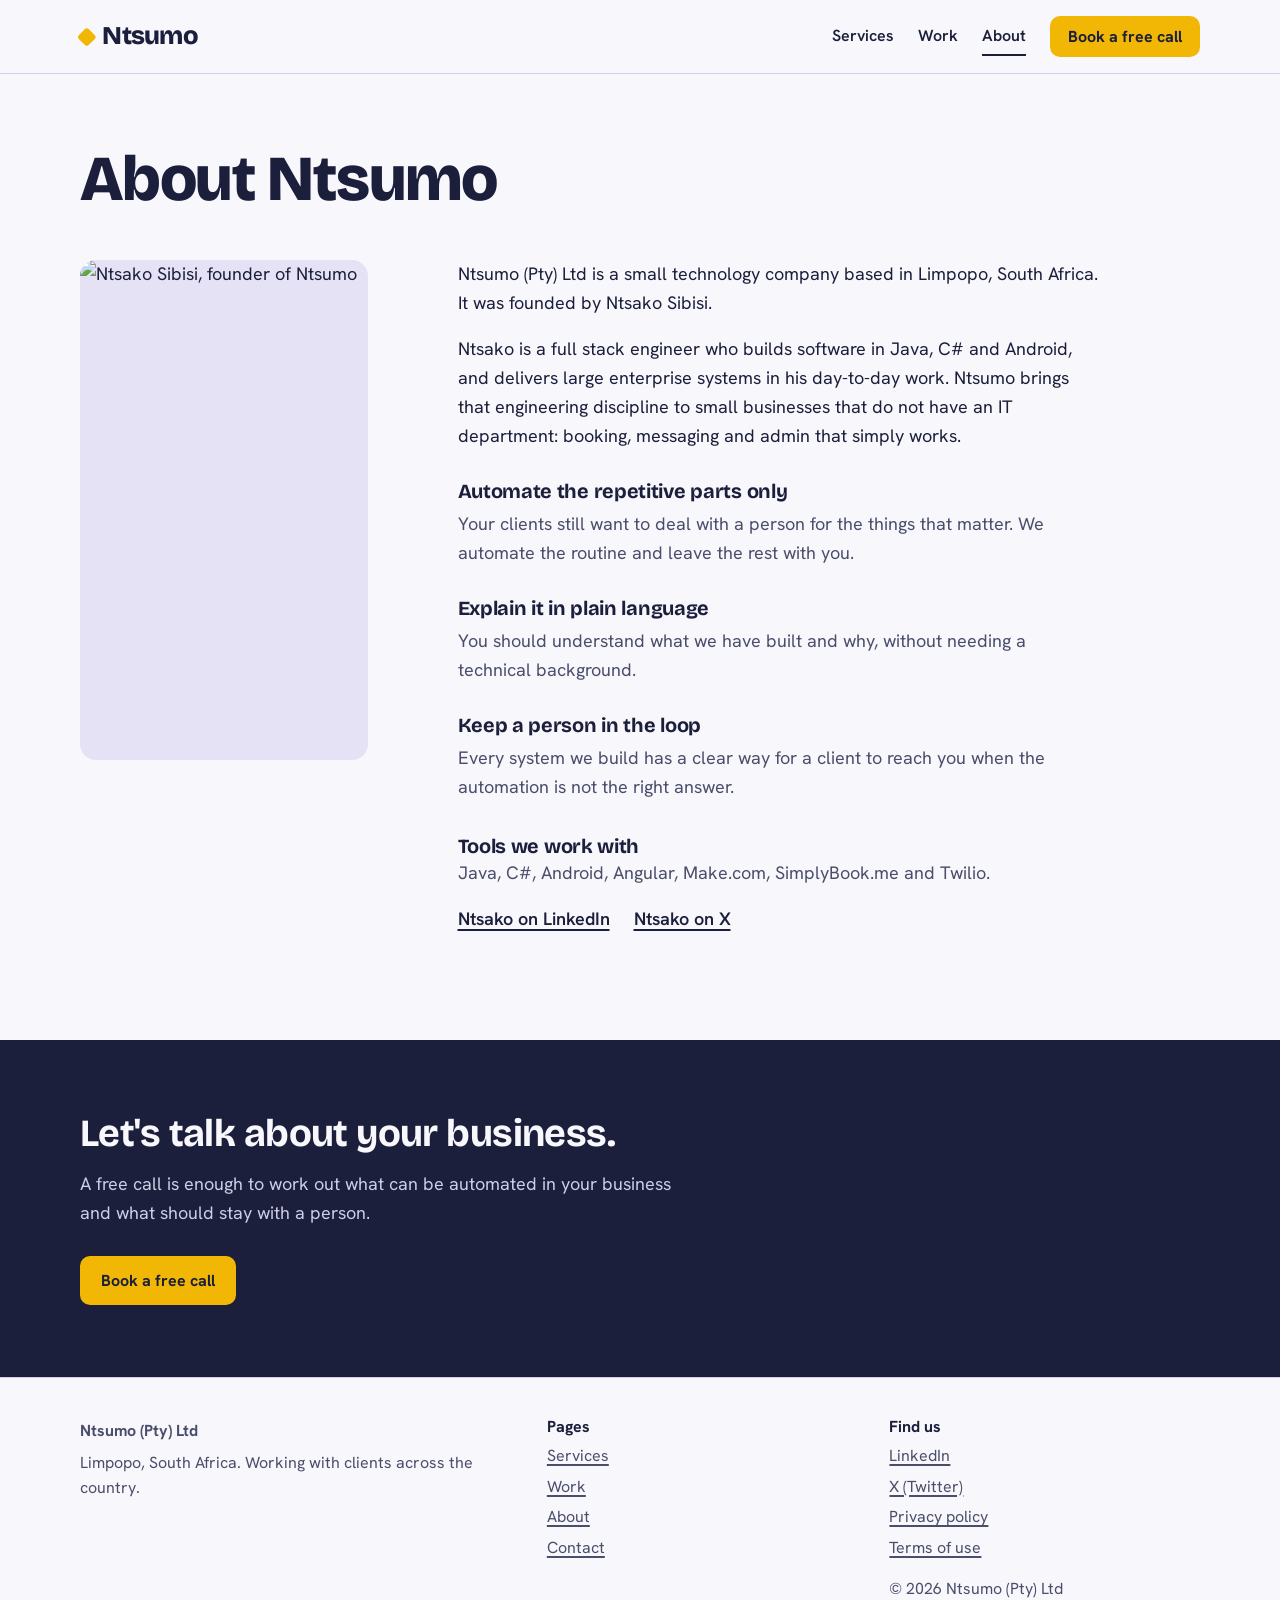
==== about/index.html @ 2f75a68b "Add contact, privacy, terms, services, and work pages; include favicon and sitemap" ====
<!doctype html>
<html lang="en-ZA">
<head>
<meta charset="utf-8">
<meta name="viewport" content="width=device-width, initial-scale=1">
<title>About Ntsako Sibisi and Ntsumo | Limpopo, South Africa</title>
<meta name="description" content="Ntsumo is a small technology company in Limpopo, founded by full stack engineer Ntsako Sibisi, that automates bookings and admin for small businesses.">
<link rel="canonical" href="https://ntsumogroup.github.io/about/">

<meta name="theme-color" content="#1b1f3b">
<meta property="og:type" content="website">
<meta property="og:site_name" content="Ntsumo">
<meta property="og:locale" content="en_ZA">
<meta property="og:title" content="About Ntsako Sibisi and Ntsumo | Limpopo, South Africa">
<meta property="og:description" content="Ntsumo is a small technology company in Limpopo, founded by full stack engineer Ntsako Sibisi, that automates bookings and admin for small businesses.">
<meta property="og:url" content="https://ntsumogroup.github.io/about/">
<meta property="og:image" content="https://ntsumogroup.github.io/assets/og-image.png">
<meta name="twitter:card" content="summary_large_image">
<link rel="icon" href="/favicon.svg" type="image/svg+xml">
<link rel="preconnect" href="https://fonts.googleapis.com">
<link rel="preconnect" href="https://fonts.gstatic.com" crossorigin>
<link rel="stylesheet" href="https://fonts.googleapis.com/css2?family=Bricolage+Grotesque:opsz,wght@12..96,600..800&family=Hanken+Grotesk:wght@400;600;700&display=swap">
<link rel="stylesheet" href="/assets/style.css">
<script type="application/ld+json">{"@context": "https://schema.org", "@type": "Person", "name": "Ntsako Sibisi", "jobTitle": "Founder and full stack engineer", "worksFor": {"@id": "https://ntsumogroup.github.io/#business"}, "image": "https://ntsumogroup.github.io/img/team/ntsako.jpg", "sameAs": ["https://www.linkedin.com/in/ntsako-sibisi-b88555b2/", "https://twitter.com/Ntsako_Sibisi"], "address": {"@type": "PostalAddress", "addressRegion": "Limpopo", "addressCountry": "ZA"}}</script>
</head>
<body>
<a class="skip" href="#main">Skip to content</a><header class="site-header"><div class="wrap"><a class="brand" href="/"><span class="brand-mark" aria-hidden="true"></span>Ntsumo</a><nav class="nav" aria-label="Main"><a href="/services/">Services</a><a href="/work/">Work</a><a href="/about/" aria-current="page">About</a><a class="btn btn-primary" href="/contact/">Book a free call</a></nav></div></header>
<main id="main">

<section class="page-head"><div class="wrap"><h1>About Ntsumo</h1></div></section>
<section class="section" style="padding-top:2rem"><div class="wrap about">
<img class="portrait" src="/img/team/ntsako.jpg" alt="Ntsako Sibisi, founder of Ntsumo" width="400" height="500">
<div class="prose">
<p>Ntsumo (Pty) Ltd is a small technology company based in Limpopo, South Africa. It was founded by Ntsako Sibisi.</p>
<p>Ntsako is a full stack engineer who builds software in Java, C# and Android, and delivers large enterprise systems in his day-to-day work. Ntsumo brings that engineering discipline to small businesses that do not have an IT department: booking, messaging and admin that simply works.</p>
<div class="beliefs">
<h3>Automate the repetitive parts only</h3>
<p>Your clients still want to deal with a person for the things that matter. We automate the routine and leave the rest with you.</p>
<h3>Explain it in plain language</h3>
<p>You should understand what we have built and why, without needing a technical background.</p>
<h3>Keep a person in the loop</h3>
<p>Every system we build has a clear way for a client to reach you when the automation is not the right answer.</p>
</div>
<h3 style="margin-top:2rem">Tools we work with</h3>
<p class="muted">Java, C#, Android, Angular, Make.com, SimplyBook.me and Twilio.</p>
<p class="links-inline"><a href="https://www.linkedin.com/in/ntsako-sibisi-b88555b2/" rel="noopener">Ntsako on LinkedIn</a><a href="https://twitter.com/Ntsako_Sibisi" rel="noopener">Ntsako on X</a></p>
</div>
</div></section>
<section class="band"><div class="wrap">
<h2>Let's talk about your business.</h2>
<p>A free call is enough to work out what can be automated in your business and what should stay with a person.</p>
<div class="actions"><a class="btn btn-primary" href="/contact/">Book a free call</a></div>
</div></section>
</main>
<footer class="site-footer"><div class="wrap">
<div><p><strong>Ntsumo (Pty) Ltd</strong></p><p>Limpopo, South Africa. Working with clients across the country.</p></div>
<div><h2>Pages</h2><ul>
<li><a href="/services/">Services</a></li><li><a href="/work/">Work</a></li><li><a href="/about/">About</a></li><li><a href="/contact/">Contact</a></li></ul></div>
<div><h2>Find us</h2><ul>
<li><a href="https://www.linkedin.com/in/ntsako-sibisi-b88555b2/" rel="noopener">LinkedIn</a></li><li><a href="https://twitter.com/Ntsako_Sibisi" rel="noopener">X (Twitter)</a></li>
<li><a href="/privacy/">Privacy policy</a></li><li><a href="/terms/">Terms of use</a></li></ul>
<p style="margin-top:1rem">&copy; 2026 Ntsumo (Pty) Ltd</p></div>
</div></footer>

</body>
</html>
---- assets/style.css ----
/* Ntsumo site. Tokens first, then base, then components. */
:root {
  --ink: #1b1f3b;
  --paper: #f8f7fc;
  --white: #ffffff;
  --lilac: #e6e2f6;
  --lilac-line: #d3cdeb;
  --saffron: #f2b705;
  --saffron-press: #d9a300;
  --mint: #d6f0e0;
  --muted: #4a4e6b;
  --focus: #5b3fd9;
  --error-bg: #fbe3e0;
  --font-head: "Bricolage Grotesque", system-ui, -apple-system, "Segoe UI", sans-serif;
  --font-body: "Hanken Grotesk", system-ui, -apple-system, "Segoe UI", sans-serif;
  --wrap: 1120px;
}

*, *::before, *::after { box-sizing: border-box; }
html { -webkit-text-size-adjust: 100%; }
body {
  margin: 0;
  background: var(--paper);
  color: var(--ink);
  font-family: var(--font-body);
  font-size: 1.125rem;
  line-height: 1.6;
}
img { max-width: 100%; display: block; }
h1, h2, h3 { font-family: var(--font-head); margin: 0; line-height: 1.1; letter-spacing: -0.015em; }
h1 { font-size: clamp(2.4rem, 5.4vw, 4rem); font-weight: 800; letter-spacing: -0.025em; line-height: 1.03; }
h2 { font-size: clamp(1.75rem, 3.2vw, 2.4rem); font-weight: 700; }
h3 { font-size: 1.25rem; font-weight: 700; line-height: 1.25; }
p { margin: 0 0 1em; }
a { color: inherit; text-decoration-thickness: 2px; text-underline-offset: 0.2em; }
a:hover { text-decoration-color: var(--saffron-press); }
:focus-visible { outline: 3px solid var(--focus); outline-offset: 3px; border-radius: 4px; }
.band :focus-visible { outline-color: var(--saffron); }

.skip {
  position: absolute; left: -999px; top: 0; z-index: 10;
  background: var(--ink); color: var(--paper); padding: 0.75rem 1rem;
}
.skip:focus { left: 0; }
.wrap { width: min(100% - 2.5rem, var(--wrap)); margin-inline: auto; }
.prose { max-width: 40rem; }
.muted { color: var(--muted); }

/* Header */
.site-header { border-bottom: 1px solid var(--lilac-line); background: var(--paper); }
.site-header .wrap {
  display: flex; flex-wrap: wrap; align-items: center; justify-content: space-between;
  gap: 0.75rem 1.5rem; padding-block: 1rem;
}
.brand {
  display: inline-flex; align-items: center; gap: 0.55rem; text-decoration: none;
  font-family: var(--font-head); font-weight: 800; font-size: 1.6rem; letter-spacing: -0.03em;
}
.brand-mark { width: 0.85rem; height: 0.85rem; background: var(--saffron); border-radius: 3px; transform: rotate(45deg); }
.nav { display: flex; flex-wrap: wrap; align-items: center; gap: 0.5rem 1.5rem; font-weight: 600; font-size: 1rem; }
.nav a:not(.btn) { text-decoration: none; padding-block: 0.35rem; border-bottom: 2px solid transparent; }
.nav a:not(.btn):hover { border-bottom-color: var(--saffron-press); }
.nav a[aria-current="page"]:not(.btn) { border-bottom-color: var(--ink); }

/* Buttons */
.btn {
  display: inline-block; cursor: pointer; text-decoration: none;
  font-family: var(--font-body); font-weight: 700; font-size: 1rem; line-height: 1.2;
  padding: 0.8rem 1.2rem; border-radius: 10px; border: 2px solid var(--ink);
  background: transparent; color: var(--ink);
}
.btn-primary { background: var(--saffron); border-color: var(--saffron); }
.btn-primary:hover { background: var(--saffron-press); border-color: var(--saffron-press); }
.btn-quiet:hover { background: var(--lilac); }
.nav .btn { padding: 0.55rem 1rem; }
.band .btn-quiet { border-color: var(--paper); color: var(--paper); }
.band .btn-quiet:hover { background: rgba(248, 247, 252, 0.12); }
.actions { display: flex; flex-wrap: wrap; gap: 0.75rem; margin-top: 1.75rem; }

/* Sections */
.section { padding-block: clamp(3rem, 7vw, 5.5rem); }
.section-white { background: var(--white); }
.section-head { margin-bottom: 2rem; }
.section-head p { margin: 1rem 0 0; color: var(--muted); max-width: 40rem; }

/* Hero */
.hero { padding-block: clamp(2.5rem, 7vw, 5.5rem); }
.hero .wrap { display: grid; grid-template-columns: minmax(0, 1.15fr) minmax(0, 0.85fr); gap: 3rem; align-items: center; }
.lede { font-size: 1.25rem; max-width: 34rem; margin-top: 1.5rem; color: var(--muted); }
.hero-note { margin-top: 1.5rem; font-size: 1rem; color: var(--muted); }

/* Phone / chat mock. The one memorable element. */
.phone { margin: 0; justify-self: center; width: min(100%, 24rem); background: var(--lilac); border-radius: 32px; padding: 1.1rem; }
.phone-screen { background: var(--white); border-radius: 22px; overflow: hidden; }
.phone-bar { display: flex; align-items: center; gap: 0.7rem; background: var(--ink); color: var(--paper); padding: 0.8rem 1rem; font-weight: 700; font-size: 1rem; }
.avatar { width: 2rem; height: 2rem; border-radius: 50%; background: var(--saffron); color: var(--ink); display: grid; place-items: center; font-family: var(--font-head); font-weight: 800; }
.chat { padding: 1rem; min-height: 21rem; }
.msg { max-width: 84%; padding: 0.6rem 0.85rem; border-radius: 14px; font-size: 0.97rem; line-height: 1.4; margin: 0 0 0.65rem; animation: pop 0.45s ease both; animation-delay: calc(var(--i) * 1.1s + 0.5s); }
.msg-business { background: var(--lilac); border-top-left-radius: 4px; }
.msg-client { background: var(--mint); margin-left: auto; border-top-right-radius: 4px; }
.phone figcaption { margin: 0.9rem 0.4rem 0.2rem; font-size: 0.9rem; line-height: 1.45; color: var(--muted); }
@keyframes pop { from { opacity: 0; transform: translateY(8px); } to { opacity: 1; transform: none; } }

/* Comparison table */
.compare { width: 100%; border-collapse: collapse; }
.compare th, .compare td { text-align: left; vertical-align: top; padding: 1rem 1.25rem; border-bottom: 1px solid var(--lilac-line); }
.compare thead th { font-family: var(--font-head); font-size: 1.2rem; border-bottom: 2px solid var(--ink); }
.compare td:first-child { color: var(--muted); width: 45%; }
.compare td:last-child { font-weight: 600; }

/* Steps: a true sequence, so numbered */
.steps { list-style: none; margin: 0; padding: 0; counter-reset: step; max-width: 44rem; }
.steps li { counter-increment: step; position: relative; padding: 0 0 2rem 4rem; }
.steps li::before {
  content: counter(step); position: absolute; left: 0; top: 0; width: 2.6rem; height: 2.6rem; border-radius: 50%;
  background: var(--saffron); display: grid; place-items: center; font-family: var(--font-head); font-weight: 800;
}
.steps li::after { content: ""; position: absolute; left: 1.3rem; top: 2.9rem; bottom: 0.3rem; width: 2px; background: var(--lilac-line); }
.steps li:last-child { padding-bottom: 0; }
.steps li:last-child::after { display: none; }
.steps h3 { margin-bottom: 0.35rem; padding-top: 0.35rem; }
.steps p { margin: 0; color: var(--muted); }

/* Two-column text block */
.split { display: grid; grid-template-columns: minmax(0, 1fr) minmax(0, 1.6fr); gap: 1rem 3rem; align-items: start; }

/* Closing band */
.band { background: var(--ink); color: var(--paper); padding-block: clamp(3rem, 6vw, 4.5rem); }
.band p { color: #cfcde6; max-width: 38rem; margin: 1rem 0 0; }
.band a:hover { text-decoration-color: var(--saffron); }

/* Services */
.page-head { padding-block: clamp(2.5rem, 6vw, 4.5rem) 1rem; }
.page-head .lede { margin-top: 1.25rem; }
.service { display: grid; grid-template-columns: minmax(0, 1fr) minmax(0, 2fr); gap: 1rem 3rem; padding-block: 2.5rem; border-top: 1px solid var(--lilac-line); }
.service ul { margin: 0 0 1em; padding-left: 1.2rem; }
.service li { margin-bottom: 0.3rem; }
.built-with { font-size: 1rem; color: var(--muted); margin: 0; }
.faq { max-width: 46rem; }
.faq details { border-bottom: 1px solid var(--lilac-line); padding-block: 1rem; }
.faq summary { cursor: pointer; font-weight: 700; }
.faq details p { margin: 0.75rem 0 0; color: var(--muted); }

/* Work */
.project { display: grid; grid-template-columns: minmax(0, 5fr) minmax(0, 7fr); gap: 1.5rem 2.5rem; align-items: start; padding-block: 2.5rem; border-top: 1px solid var(--lilac-line); }
.project-media { aspect-ratio: 16 / 10; background: var(--lilac); border-radius: 12px; overflow: hidden; }
.project-media img { width: 100%; height: 100%; object-fit: cover; }
.project-media.is-logo img { object-fit: contain; padding: 1.5rem; }
.project-meta { margin: 0.5rem 0 1rem; font-size: 1rem; color: var(--muted); }

/* About */
.about { display: grid; grid-template-columns: minmax(0, 1fr) minmax(0, 2.2fr); gap: 2.5rem; align-items: start; }
.portrait { width: 100%; max-width: 18rem; aspect-ratio: 4 / 5; object-fit: cover; border-radius: 16px; background: var(--lilac); }
.beliefs h3 { margin-top: 1.75rem; }
.beliefs p { margin: 0.4rem 0 0; color: var(--muted); }
.links-inline { display: flex; flex-wrap: wrap; gap: 0.5rem 1.5rem; font-weight: 600; }

/* Contact form */
.contact-grid { display: grid; grid-template-columns: minmax(0, 1.4fr) minmax(0, 1fr); gap: 3rem; align-items: start; }
.field { margin-bottom: 1.25rem; }
label { display: block; font-weight: 700; font-size: 1rem; margin-bottom: 0.35rem; }
input, select, textarea {
  width: 100%; font: inherit; font-size: 1rem; padding: 0.75rem 0.85rem;
  border: 2px solid var(--ink); border-radius: 8px; background: var(--white); color: var(--ink);
}
textarea { min-height: 9rem; resize: vertical; }
.hint { font-size: 0.9rem; color: var(--muted); margin: 0.3rem 0 0; }
.trap { position: absolute; left: -9999px; }
.form-status { margin-top: 1rem; padding: 0.9rem 1rem; border-radius: 8px; font-size: 1rem; }
.form-status:empty { display: none; }
.form-status.ok { background: var(--mint); }
.form-status.err { background: var(--error-bg); }
.direct h2 { font-size: 1.4rem; margin-bottom: 1rem; }
.direct p { margin-bottom: 0.75rem; }

/* Legal pages */
.legal { max-width: 44rem; padding-bottom: 4rem; }
.legal h2 { font-size: 1.4rem; margin: 2.25rem 0 0.6rem; }
.legal ul { padding-left: 1.2rem; }

/* Footer */
.site-footer { border-top: 1px solid var(--lilac-line); padding-block: 2.5rem; font-size: 1rem; color: var(--muted); }
.site-footer .wrap { display: grid; grid-template-columns: minmax(0, 1.4fr) repeat(2, minmax(0, 1fr)); gap: 1.5rem 2rem; }
.site-footer h2 { font-size: 1rem; font-family: var(--font-body); font-weight: 700; color: var(--ink); margin-bottom: 0.5rem; letter-spacing: 0; }
.site-footer ul { list-style: none; margin: 0; padding: 0; }
.site-footer li { margin-bottom: 0.3rem; }
.site-footer p { margin: 0 0 0.4rem; }

/* 404 */
.notfound { padding-block: clamp(4rem, 10vw, 8rem); }

@media (max-width: 820px) {
  .hero .wrap, .split, .service, .project, .about, .contact-grid { grid-template-columns: 1fr; }
  .hero .wrap { gap: 2.5rem; }
  .site-footer .wrap { grid-template-columns: 1fr; }
  .compare thead { position: absolute; left: -9999px; }
  .compare, .compare tbody, .compare tr, .compare td { display: block; width: 100%; }
  .compare tr { padding: 1rem 0; border-bottom: 1px solid var(--lilac-line); }
  .compare td { border: 0; padding: 0.25rem 0; }
  .compare td:first-child { width: 100%; }
  .compare td::before { content: attr(data-label); display: block; font-family: var(--font-head); font-size: 0.95rem; font-weight: 700; color: var(--ink); }
}

@media (prefers-reduced-motion: reduce) {
  .msg { animation: none; }
}
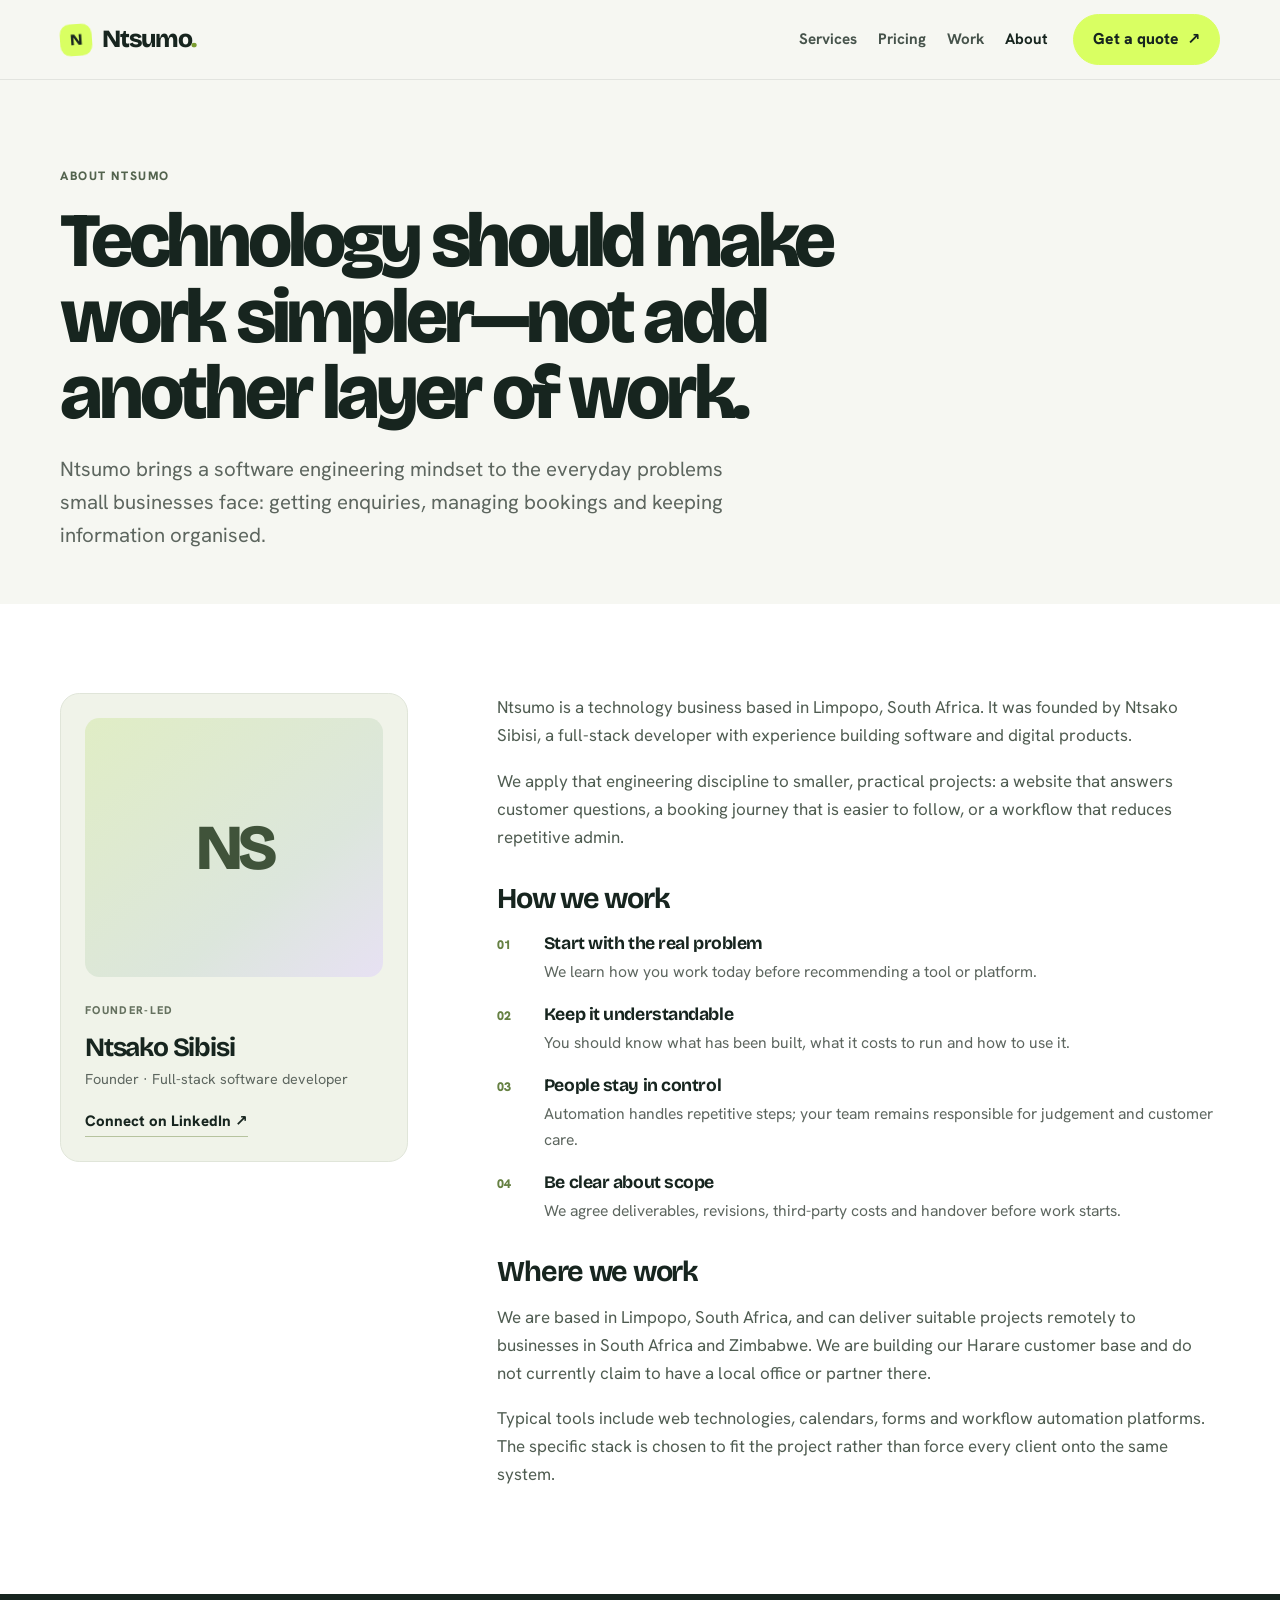
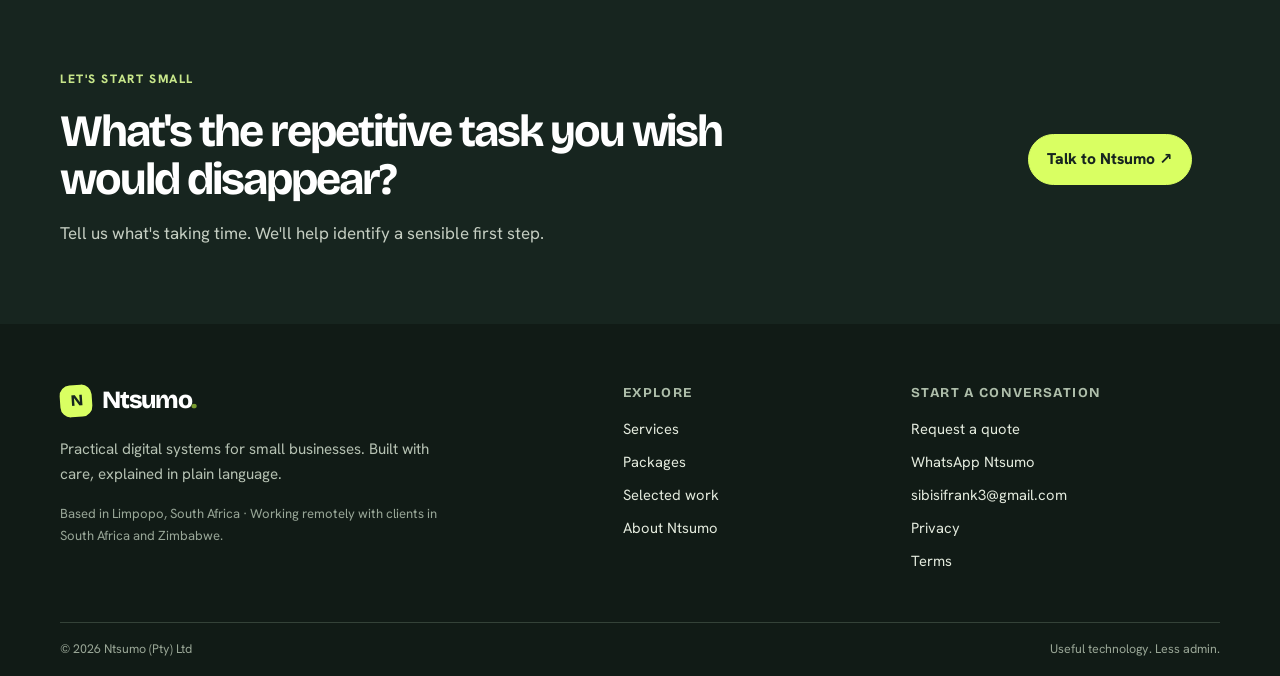
==== commit 54372c72: "Website refresh: update pages, styles and scripts Co-Authored-By: Claude Opus 5.5 <noreply@anthropic" ====
--- a/about/index.html
+++ b/about/index.html
@@ -3,64 +3,32 @@
 <head>
 <meta charset="utf-8">
 <meta name="viewport" content="width=device-width, initial-scale=1">
-<title>About Ntsako Sibisi and Ntsumo | Limpopo, South Africa</title>
-<meta name="description" content="Ntsumo is a small technology company in Limpopo, founded by full stack engineer Ntsako Sibisi, that automates bookings and admin for small businesses.">
+<title>About Ntsumo | Practical technology for small business</title>
+<meta name="description" content="Meet Ntsumo, a founder-led technology business based in Limpopo, South Africa, building practical digital systems for small businesses.">
 <link rel="canonical" href="https://ntsumogroup.github.io/about/">
-
-<meta name="theme-color" content="#1b1f3b">
+<meta name="theme-color" content="#17251f">
 <meta property="og:type" content="website">
 <meta property="og:site_name" content="Ntsumo">
 <meta property="og:locale" content="en_ZA">
-<meta property="og:title" content="About Ntsako Sibisi and Ntsumo | Limpopo, South Africa">
-<meta property="og:description" content="Ntsumo is a small technology company in Limpopo, founded by full stack engineer Ntsako Sibisi, that automates bookings and admin for small businesses.">
+<meta property="og:title" content="About Ntsumo | Practical technology for small business">
+<meta property="og:description" content="Meet Ntsumo, a founder-led technology business based in Limpopo, South Africa, building practical digital systems for small businesses.">
 <meta property="og:url" content="https://ntsumogroup.github.io/about/">
 <meta property="og:image" content="https://ntsumogroup.github.io/assets/og-image.png">
 <meta name="twitter:card" content="summary_large_image">
 <link rel="icon" href="/favicon.svg" type="image/svg+xml">
 <link rel="preconnect" href="https://fonts.googleapis.com">
 <link rel="preconnect" href="https://fonts.gstatic.com" crossorigin>
-<link rel="stylesheet" href="https://fonts.googleapis.com/css2?family=Bricolage+Grotesque:opsz,wght@12..96,600..800&family=Hanken+Grotesk:wght@400;600;700&display=swap">
+<link href="https://fonts.googleapis.com/css2?family=Bricolage+Grotesque:opsz,wght@12..96,600..800&family=Hanken+Grotesk:wght@400;500;600;700&display=swap" rel="stylesheet">
 <link rel="stylesheet" href="/assets/style.css">
-<script type="application/ld+json">{"@context": "https://schema.org", "@type": "Person", "name": "Ntsako Sibisi", "jobTitle": "Founder and full stack engineer", "worksFor": {"@id": "https://ntsumogroup.github.io/#business"}, "image": "https://ntsumogroup.github.io/img/team/ntsako.jpg", "sameAs": ["https://www.linkedin.com/in/ntsako-sibisi-b88555b2/", "https://twitter.com/Ntsako_Sibisi"], "address": {"@type": "PostalAddress", "addressRegion": "Limpopo", "addressCountry": "ZA"}}</script>
 </head>
-<body>
-<a class="skip" href="#main">Skip to content</a><header class="site-header"><div class="wrap"><a class="brand" href="/"><span class="brand-mark" aria-hidden="true"></span>Ntsumo</a><nav class="nav" aria-label="Main"><a href="/services/">Services</a><a href="/work/">Work</a><a href="/about/" aria-current="page">About</a><a class="btn btn-primary" href="/contact/">Book a free call</a></nav></div></header>
-<main id="main">
-
-<section class="page-head"><div class="wrap"><h1>About Ntsumo</h1></div></section>
-<section class="section" style="padding-top:2rem"><div class="wrap about">
-<img class="portrait" src="/img/team/ntsako.jpg" alt="Ntsako Sibisi, founder of Ntsumo" width="400" height="500">
-<div class="prose">
-<p>Ntsumo (Pty) Ltd is a small technology company based in Limpopo, South Africa. It was founded by Ntsako Sibisi.</p>
-<p>Ntsako is a full stack engineer who builds software in Java, C# and Android, and delivers large enterprise systems in his day-to-day work. Ntsumo brings that engineering discipline to small businesses that do not have an IT department: booking, messaging and admin that simply works.</p>
-<div class="beliefs">
-<h3>Automate the repetitive parts only</h3>
-<p>Your clients still want to deal with a person for the things that matter. We automate the routine and leave the rest with you.</p>
-<h3>Explain it in plain language</h3>
-<p>You should understand what we have built and why, without needing a technical background.</p>
-<h3>Keep a person in the loop</h3>
-<p>Every system we build has a clear way for a client to reach you when the automation is not the right answer.</p>
-</div>
-<h3 style="margin-top:2rem">Tools we work with</h3>
-<p class="muted">Java, C#, Android, Angular, Make.com, SimplyBook.me and Twilio.</p>
-<p class="links-inline"><a href="https://www.linkedin.com/in/ntsako-sibisi-b88555b2/" rel="noopener">Ntsako on LinkedIn</a><a href="https://twitter.com/Ntsako_Sibisi" rel="noopener">Ntsako on X</a></p>
-</div>
-</div></section>
-<section class="band"><div class="wrap">
-<h2>Let's talk about your business.</h2>
-<p>A free call is enough to work out what can be automated in your business and what should stay with a person.</p>
-<div class="actions"><a class="btn btn-primary" href="/contact/">Book a free call</a></div>
-</div></section>
-</main>
-<footer class="site-footer"><div class="wrap">
-<div><p><strong>Ntsumo (Pty) Ltd</strong></p><p>Limpopo, South Africa. Working with clients across the country.</p></div>
-<div><h2>Pages</h2><ul>
-<li><a href="/services/">Services</a></li><li><a href="/work/">Work</a></li><li><a href="/about/">About</a></li><li><a href="/contact/">Contact</a></li></ul></div>
-<div><h2>Find us</h2><ul>
-<li><a href="https://www.linkedin.com/in/ntsako-sibisi-b88555b2/" rel="noopener">LinkedIn</a></li><li><a href="https://twitter.com/Ntsako_Sibisi" rel="noopener">X (Twitter)</a></li>
-<li><a href="/privacy/">Privacy policy</a></li><li><a href="/terms/">Terms of use</a></li></ul>
-<p style="margin-top:1rem">&copy; 2026 Ntsumo (Pty) Ltd</p></div>
-</div></footer>
-
-</body>
-</html>
+<body><a class="skip" href="#main">Skip to content</a>
+<header class="site-header"><div class="wrap header-inner">
+<a class="brand" href="/" aria-label="Ntsumo home"><span class="brand-mark" aria-hidden="true">N</span><span>Ntsumo<span class="brand-dot">.</span></span></a>
+<nav class="nav" aria-label="Main navigation"><a href="/services/">Services</a><a href="/#pricing">Pricing</a><a href="/work/">Work</a><a href="/about/" aria-current="page">About</a><a class="btn btn-primary nav-cta" href="/contact/">Get a quote <span aria-hidden="true">↗</span></a></nav>
+</div></header><main id="main"><section class="page-head page-head-new"><div class="wrap"><p class="eyebrow">ABOUT NTSUMO</p><h1>Technology should make work simpler—not add another layer of work.</h1><p class="lede">Ntsumo brings a software engineering mindset to the everyday problems small businesses face: getting enquiries, managing bookings and keeping information organised.</p></div></section>
+<section class="section section-white"><div class="wrap about-new"><div class="founder-card"><div class="founder-monogram">NS</div><p class="card-label">FOUNDER-LED</p><h2>Ntsako Sibisi</h2><p>Founder · Full-stack software developer</p><a href="https://www.linkedin.com/in/ntsako-sibisi-b88555b2/" rel="noopener" class="text-link">Connect on LinkedIn ↗</a></div><div class="prose"><p>Ntsumo is a technology business based in Limpopo, South Africa. It was founded by Ntsako Sibisi, a full-stack developer with experience building software and digital products.</p><p>We apply that engineering discipline to smaller, practical projects: a website that answers customer questions, a booking journey that is easier to follow, or a workflow that reduces repetitive admin.</p><h2>How we work</h2><div class="beliefs beliefs-new"><article><span>01</span><div><h3>Start with the real problem</h3><p>We learn how you work today before recommending a tool or platform.</p></div></article><article><span>02</span><div><h3>Keep it understandable</h3><p>You should know what has been built, what it costs to run and how to use it.</p></div></article><article><span>03</span><div><h3>People stay in control</h3><p>Automation handles repetitive steps; your team remains responsible for judgement and customer care.</p></div></article><article><span>04</span><div><h3>Be clear about scope</h3><p>We agree deliverables, revisions, third-party costs and handover before work starts.</p></div></article></div><h2>Where we work</h2><p>We are based in Limpopo, South Africa, and can deliver suitable projects remotely to businesses in South Africa and Zimbabwe. We are building our Harare customer base and do not currently claim to have a local office or partner there.</p><p class="muted">Typical tools include web technologies, calendars, forms and workflow automation platforms. The specific stack is chosen to fit the project rather than force every client onto the same system.</p></div></div></section><section class="band band-new"><div class="wrap band-content"><div><p class="eyebrow">LET'S START SMALL</p><h2>What's the repetitive task you wish would disappear?</h2><p>Tell us what's taking time. We'll help identify a sensible first step.</p></div><div class="band-actions"><a class="btn btn-primary" href="/contact/">Talk to Ntsumo ↗</a></div></div></section></main><footer class="site-footer"><div class="wrap footer-grid">
+<div class="footer-brand"><a class="brand brand-light" href="/"><span class="brand-mark" aria-hidden="true">N</span><span>Ntsumo<span class="brand-dot">.</span></span></a><p>Practical digital systems for small businesses. Built with care, explained in plain language.</p><p class="footer-location">Based in Limpopo, South Africa · Working remotely with clients in South Africa and Zimbabwe.</p></div>
+<div><h2>Explore</h2><ul><li><a href="/services/">Services</a></li><li><a href="/#pricing">Packages</a></li><li><a href="/work/">Selected work</a></li><li><a href="/about/">About Ntsumo</a></li></ul></div>
+<div><h2>Start a conversation</h2><ul><li><a href="/contact/">Request a quote</a></li><li><a href="https://wa.me/27614979449" rel="noopener">WhatsApp Ntsumo</a></li><li><a href="mailto:sibisifrank3@gmail.com">sibisifrank3@gmail.com</a></li><li><a href="/privacy/">Privacy</a></li><li><a href="/terms/">Terms</a></li></ul></div>
+</div><div class="wrap footer-bottom"><span>© 2026 Ntsumo (Pty) Ltd</span><span>Useful technology. Less admin.</span></div></footer>
+</body></html>
--- a/assets/style.css
+++ b/assets/style.css
@@ -1,206 +1,13 @@
-/* Ntsumo site. Tokens first, then base, then components. */
-:root {
-  --ink: #1b1f3b;
-  --paper: #f8f7fc;
-  --white: #ffffff;
-  --lilac: #e6e2f6;
-  --lilac-line: #d3cdeb;
-  --saffron: #f2b705;
-  --saffron-press: #d9a300;
-  --mint: #d6f0e0;
-  --muted: #4a4e6b;
-  --focus: #5b3fd9;
-  --error-bg: #fbe3e0;
-  --font-head: "Bricolage Grotesque", system-ui, -apple-system, "Segoe UI", sans-serif;
-  --font-body: "Hanken Grotesk", system-ui, -apple-system, "Segoe UI", sans-serif;
-  --wrap: 1120px;
-}
-
-*, *::before, *::after { box-sizing: border-box; }
-html { -webkit-text-size-adjust: 100%; }
-body {
-  margin: 0;
-  background: var(--paper);
-  color: var(--ink);
-  font-family: var(--font-body);
-  font-size: 1.125rem;
-  line-height: 1.6;
-}
-img { max-width: 100%; display: block; }
-h1, h2, h3 { font-family: var(--font-head); margin: 0; line-height: 1.1; letter-spacing: -0.015em; }
-h1 { font-size: clamp(2.4rem, 5.4vw, 4rem); font-weight: 800; letter-spacing: -0.025em; line-height: 1.03; }
-h2 { font-size: clamp(1.75rem, 3.2vw, 2.4rem); font-weight: 700; }
-h3 { font-size: 1.25rem; font-weight: 700; line-height: 1.25; }
-p { margin: 0 0 1em; }
-a { color: inherit; text-decoration-thickness: 2px; text-underline-offset: 0.2em; }
-a:hover { text-decoration-color: var(--saffron-press); }
-:focus-visible { outline: 3px solid var(--focus); outline-offset: 3px; border-radius: 4px; }
-.band :focus-visible { outline-color: var(--saffron); }
-
-.skip {
-  position: absolute; left: -999px; top: 0; z-index: 10;
-  background: var(--ink); color: var(--paper); padding: 0.75rem 1rem;
-}
-.skip:focus { left: 0; }
-.wrap { width: min(100% - 2.5rem, var(--wrap)); margin-inline: auto; }
-.prose { max-width: 40rem; }
-.muted { color: var(--muted); }
-
-/* Header */
-.site-header { border-bottom: 1px solid var(--lilac-line); background: var(--paper); }
-.site-header .wrap {
-  display: flex; flex-wrap: wrap; align-items: center; justify-content: space-between;
-  gap: 0.75rem 1.5rem; padding-block: 1rem;
-}
-.brand {
-  display: inline-flex; align-items: center; gap: 0.55rem; text-decoration: none;
-  font-family: var(--font-head); font-weight: 800; font-size: 1.6rem; letter-spacing: -0.03em;
-}
-.brand-mark { width: 0.85rem; height: 0.85rem; background: var(--saffron); border-radius: 3px; transform: rotate(45deg); }
-.nav { display: flex; flex-wrap: wrap; align-items: center; gap: 0.5rem 1.5rem; font-weight: 600; font-size: 1rem; }
-.nav a:not(.btn) { text-decoration: none; padding-block: 0.35rem; border-bottom: 2px solid transparent; }
-.nav a:not(.btn):hover { border-bottom-color: var(--saffron-press); }
-.nav a[aria-current="page"]:not(.btn) { border-bottom-color: var(--ink); }
-
-/* Buttons */
-.btn {
-  display: inline-block; cursor: pointer; text-decoration: none;
-  font-family: var(--font-body); font-weight: 700; font-size: 1rem; line-height: 1.2;
-  padding: 0.8rem 1.2rem; border-radius: 10px; border: 2px solid var(--ink);
-  background: transparent; color: var(--ink);
-}
-.btn-primary { background: var(--saffron); border-color: var(--saffron); }
-.btn-primary:hover { background: var(--saffron-press); border-color: var(--saffron-press); }
-.btn-quiet:hover { background: var(--lilac); }
-.nav .btn { padding: 0.55rem 1rem; }
-.band .btn-quiet { border-color: var(--paper); color: var(--paper); }
-.band .btn-quiet:hover { background: rgba(248, 247, 252, 0.12); }
-.actions { display: flex; flex-wrap: wrap; gap: 0.75rem; margin-top: 1.75rem; }
-
-/* Sections */
-.section { padding-block: clamp(3rem, 7vw, 5.5rem); }
-.section-white { background: var(--white); }
-.section-head { margin-bottom: 2rem; }
-.section-head p { margin: 1rem 0 0; color: var(--muted); max-width: 40rem; }
-
-/* Hero */
-.hero { padding-block: clamp(2.5rem, 7vw, 5.5rem); }
-.hero .wrap { display: grid; grid-template-columns: minmax(0, 1.15fr) minmax(0, 0.85fr); gap: 3rem; align-items: center; }
-.lede { font-size: 1.25rem; max-width: 34rem; margin-top: 1.5rem; color: var(--muted); }
-.hero-note { margin-top: 1.5rem; font-size: 1rem; color: var(--muted); }
-
-/* Phone / chat mock. The one memorable element. */
-.phone { margin: 0; justify-self: center; width: min(100%, 24rem); background: var(--lilac); border-radius: 32px; padding: 1.1rem; }
-.phone-screen { background: var(--white); border-radius: 22px; overflow: hidden; }
-.phone-bar { display: flex; align-items: center; gap: 0.7rem; background: var(--ink); color: var(--paper); padding: 0.8rem 1rem; font-weight: 700; font-size: 1rem; }
-.avatar { width: 2rem; height: 2rem; border-radius: 50%; background: var(--saffron); color: var(--ink); display: grid; place-items: center; font-family: var(--font-head); font-weight: 800; }
-.chat { padding: 1rem; min-height: 21rem; }
-.msg { max-width: 84%; padding: 0.6rem 0.85rem; border-radius: 14px; font-size: 0.97rem; line-height: 1.4; margin: 0 0 0.65rem; animation: pop 0.45s ease both; animation-delay: calc(var(--i) * 1.1s + 0.5s); }
-.msg-business { background: var(--lilac); border-top-left-radius: 4px; }
-.msg-client { background: var(--mint); margin-left: auto; border-top-right-radius: 4px; }
-.phone figcaption { margin: 0.9rem 0.4rem 0.2rem; font-size: 0.9rem; line-height: 1.45; color: var(--muted); }
-@keyframes pop { from { opacity: 0; transform: translateY(8px); } to { opacity: 1; transform: none; } }
-
-/* Comparison table */
-.compare { width: 100%; border-collapse: collapse; }
-.compare th, .compare td { text-align: left; vertical-align: top; padding: 1rem 1.25rem; border-bottom: 1px solid var(--lilac-line); }
-.compare thead th { font-family: var(--font-head); font-size: 1.2rem; border-bottom: 2px solid var(--ink); }
-.compare td:first-child { color: var(--muted); width: 45%; }
-.compare td:last-child { font-weight: 600; }
-
-/* Steps: a true sequence, so numbered */
-.steps { list-style: none; margin: 0; padding: 0; counter-reset: step; max-width: 44rem; }
-.steps li { counter-increment: step; position: relative; padding: 0 0 2rem 4rem; }
-.steps li::before {
-  content: counter(step); position: absolute; left: 0; top: 0; width: 2.6rem; height: 2.6rem; border-radius: 50%;
-  background: var(--saffron); display: grid; place-items: center; font-family: var(--font-head); font-weight: 800;
-}
-.steps li::after { content: ""; position: absolute; left: 1.3rem; top: 2.9rem; bottom: 0.3rem; width: 2px; background: var(--lilac-line); }
-.steps li:last-child { padding-bottom: 0; }
-.steps li:last-child::after { display: none; }
-.steps h3 { margin-bottom: 0.35rem; padding-top: 0.35rem; }
-.steps p { margin: 0; color: var(--muted); }
-
-/* Two-column text block */
-.split { display: grid; grid-template-columns: minmax(0, 1fr) minmax(0, 1.6fr); gap: 1rem 3rem; align-items: start; }
-
-/* Closing band */
-.band { background: var(--ink); color: var(--paper); padding-block: clamp(3rem, 6vw, 4.5rem); }
-.band p { color: #cfcde6; max-width: 38rem; margin: 1rem 0 0; }
-.band a:hover { text-decoration-color: var(--saffron); }
-
-/* Services */
-.page-head { padding-block: clamp(2.5rem, 6vw, 4.5rem) 1rem; }
-.page-head .lede { margin-top: 1.25rem; }
-.service { display: grid; grid-template-columns: minmax(0, 1fr) minmax(0, 2fr); gap: 1rem 3rem; padding-block: 2.5rem; border-top: 1px solid var(--lilac-line); }
-.service ul { margin: 0 0 1em; padding-left: 1.2rem; }
-.service li { margin-bottom: 0.3rem; }
-.built-with { font-size: 1rem; color: var(--muted); margin: 0; }
-.faq { max-width: 46rem; }
-.faq details { border-bottom: 1px solid var(--lilac-line); padding-block: 1rem; }
-.faq summary { cursor: pointer; font-weight: 700; }
-.faq details p { margin: 0.75rem 0 0; color: var(--muted); }
-
-/* Work */
-.project { display: grid; grid-template-columns: minmax(0, 5fr) minmax(0, 7fr); gap: 1.5rem 2.5rem; align-items: start; padding-block: 2.5rem; border-top: 1px solid var(--lilac-line); }
-.project-media { aspect-ratio: 16 / 10; background: var(--lilac); border-radius: 12px; overflow: hidden; }
-.project-media img { width: 100%; height: 100%; object-fit: cover; }
-.project-media.is-logo img { object-fit: contain; padding: 1.5rem; }
-.project-meta { margin: 0.5rem 0 1rem; font-size: 1rem; color: var(--muted); }
-
-/* About */
-.about { display: grid; grid-template-columns: minmax(0, 1fr) minmax(0, 2.2fr); gap: 2.5rem; align-items: start; }
-.portrait { width: 100%; max-width: 18rem; aspect-ratio: 4 / 5; object-fit: cover; border-radius: 16px; background: var(--lilac); }
-.beliefs h3 { margin-top: 1.75rem; }
-.beliefs p { margin: 0.4rem 0 0; color: var(--muted); }
-.links-inline { display: flex; flex-wrap: wrap; gap: 0.5rem 1.5rem; font-weight: 600; }
-
-/* Contact form */
-.contact-grid { display: grid; grid-template-columns: minmax(0, 1.4fr) minmax(0, 1fr); gap: 3rem; align-items: start; }
-.field { margin-bottom: 1.25rem; }
-label { display: block; font-weight: 700; font-size: 1rem; margin-bottom: 0.35rem; }
-input, select, textarea {
-  width: 100%; font: inherit; font-size: 1rem; padding: 0.75rem 0.85rem;
-  border: 2px solid var(--ink); border-radius: 8px; background: var(--white); color: var(--ink);
-}
-textarea { min-height: 9rem; resize: vertical; }
-.hint { font-size: 0.9rem; color: var(--muted); margin: 0.3rem 0 0; }
-.trap { position: absolute; left: -9999px; }
-.form-status { margin-top: 1rem; padding: 0.9rem 1rem; border-radius: 8px; font-size: 1rem; }
-.form-status:empty { display: none; }
-.form-status.ok { background: var(--mint); }
-.form-status.err { background: var(--error-bg); }
-.direct h2 { font-size: 1.4rem; margin-bottom: 1rem; }
-.direct p { margin-bottom: 0.75rem; }
-
-/* Legal pages */
-.legal { max-width: 44rem; padding-bottom: 4rem; }
-.legal h2 { font-size: 1.4rem; margin: 2.25rem 0 0.6rem; }
-.legal ul { padding-left: 1.2rem; }
-
-/* Footer */
-.site-footer { border-top: 1px solid var(--lilac-line); padding-block: 2.5rem; font-size: 1rem; color: var(--muted); }
-.site-footer .wrap { display: grid; grid-template-columns: minmax(0, 1.4fr) repeat(2, minmax(0, 1fr)); gap: 1.5rem 2rem; }
-.site-footer h2 { font-size: 1rem; font-family: var(--font-body); font-weight: 700; color: var(--ink); margin-bottom: 0.5rem; letter-spacing: 0; }
-.site-footer ul { list-style: none; margin: 0; padding: 0; }
-.site-footer li { margin-bottom: 0.3rem; }
-.site-footer p { margin: 0 0 0.4rem; }
-
-/* 404 */
-.notfound { padding-block: clamp(4rem, 10vw, 8rem); }
-
-@media (max-width: 820px) {
-  .hero .wrap, .split, .service, .project, .about, .contact-grid { grid-template-columns: 1fr; }
-  .hero .wrap { gap: 2.5rem; }
-  .site-footer .wrap { grid-template-columns: 1fr; }
-  .compare thead { position: absolute; left: -9999px; }
-  .compare, .compare tbody, .compare tr, .compare td { display: block; width: 100%; }
-  .compare tr { padding: 1rem 0; border-bottom: 1px solid var(--lilac-line); }
-  .compare td { border: 0; padding: 0.25rem 0; }
-  .compare td:first-child { width: 100%; }
-  .compare td::before { content: attr(data-label); display: block; font-family: var(--font-head); font-size: 0.95rem; font-weight: 700; color: var(--ink); }
-}
-
-@media (prefers-reduced-motion: reduce) {
-  .msg { animation: none; }
-}
+/* Ntsumo visual refresh: warm paper, forest ink, vivid citrus accents. */
+:root{--ink:#17251f;--paper:#f6f7f2;--white:#fff;--lilac:#e9e8f5;--lilac-line:#dcded5;--saffron:#d9ff62;--saffron-press:#c5ed4b;--mint:#d9f2e4;--muted:#5d665f;--focus:#386d4b;--error-bg:#fbe3e0;--font-head:"Bricolage Grotesque",system-ui,-apple-system,"Segoe UI",sans-serif;--font-body:"Hanken Grotesk",system-ui,-apple-system,"Segoe UI",sans-serif;--wrap:1160px}
+*,*::before,*::after{box-sizing:border-box}html{-webkit-text-size-adjust:100%;scroll-behavior:smooth;scroll-padding-top:6rem}body{margin:0;background:var(--paper);color:var(--ink);font-family:var(--font-body);font-size:1.0625rem;line-height:1.65}img{max-width:100%;display:block}h1,h2,h3{font-family:var(--font-head);margin:0;line-height:1.08;letter-spacing:-.035em}h1{font-size:clamp(2.65rem,6vw,5.4rem);font-weight:800;line-height:.99;letter-spacing:-.055em}h2{font-size:clamp(1.9rem,3.5vw,3.15rem);font-weight:700;letter-spacing:-.045em}h3{font-size:1.32rem;font-weight:700;line-height:1.2;letter-spacing:-.025em}p{margin:0 0 1em}a{color:inherit;text-decoration-thickness:1.5px;text-underline-offset:.2em}a:hover{text-decoration-color:#7a9c30}:focus-visible{outline:3px solid var(--focus);outline-offset:4px;border-radius:4px}.wrap{width:min(100% - 2.5rem,var(--wrap));margin-inline:auto}.muted{color:var(--muted)}.skip{position:absolute;left:-999px;top:0;z-index:99;background:var(--ink);color:var(--white);padding:.75rem 1rem}.skip:focus{left:0}.eyebrow{font-size:.76rem;font-weight:800;letter-spacing:.13em;line-height:1.4;margin:0 0 1.15rem;color:#53634e}.eyebrow-dot{display:inline-block;width:.55rem;height:.55rem;background:#80a52e;border-radius:50%;margin-right:.45rem;vertical-align:middle}.lede{font-size:clamp(1.1rem,2vw,1.28rem);max-width:39rem;margin-top:1.35rem;color:var(--muted);line-height:1.6}
+/* Header */.site-header{position:sticky;top:0;z-index:50;background:rgba(246,247,242,.94);backdrop-filter:blur(14px);border-bottom:1px solid rgba(23,37,31,.09)}.header-inner{display:flex;align-items:center;justify-content:space-between;gap:1rem;padding-block:.9rem}.brand{display:inline-flex;align-items:center;gap:.65rem;text-decoration:none;font-family:var(--font-head);font-weight:800;font-size:1.55rem;letter-spacing:-.055em;white-space:nowrap}.brand-mark{width:2rem;height:2rem;display:grid;place-items:center;border-radius:.65rem;background:var(--saffron);color:var(--ink);font-size:1rem;font-weight:800;transform:rotate(-4deg)}.brand-dot{color:#7a9c30}.nav{display:flex;align-items:center;flex-wrap:wrap;gap:.45rem 1.3rem;font-size:.95rem;font-weight:700}.nav a:not(.btn){text-decoration:none;color:#46534b}.nav a:not(.btn):hover,.nav a[aria-current=page]:not(.btn){color:var(--ink)}.nav-cta{margin-left:.25rem}.btn{display:inline-flex;align-items:center;justify-content:center;gap:.55rem;cursor:pointer;text-decoration:none;font-family:var(--font-body);font-weight:800;font-size:.98rem;line-height:1.2;padding:.92rem 1.15rem;border-radius:999px;border:1.5px solid var(--ink);background:transparent;color:var(--ink);transition:transform .18s ease,background .18s ease,border-color .18s ease}.btn:hover{transform:translateY(-1px);text-decoration:none}.btn-primary{background:var(--saffron);border-color:var(--saffron)}.btn-primary:hover{background:var(--saffron-press);border-color:var(--saffron-press)}.btn-quiet{border-color:rgba(23,37,31,.22)}.btn-quiet:hover,.btn-outline:hover{background:#ecefe6}.btn-outline{border-color:#cfd5c9}.btn-full{width:100%}.actions{display:flex;flex-wrap:wrap;gap:.75rem;margin-top:1.8rem}
+/* Hero */.hero-new{padding-block:clamp(3.8rem,8vw,7.5rem);overflow:hidden}.hero-grid{display:grid;grid-template-columns:minmax(0,1.04fr) minmax(0,.96fr);gap:clamp(2rem,5vw,5rem);align-items:center}.hero-copy h1 span{color:#647e39}.hero-copy .lede{max-width:36rem}.trust-line{display:flex;flex-wrap:wrap;align-items:center;gap:.45rem .65rem;margin-top:1.7rem;font-size:.84rem;color:var(--muted);font-weight:600}.trust-check{display:grid;place-items:center;width:1.25rem;height:1.25rem;border-radius:50%;background:#dcebc5;color:#354b25;font-size:.75rem}.trust-sep{color:#a1a99e}.hero-visual{position:relative;min-height:440px;display:grid;place-items:center}.visual-orbit{position:absolute;border:1px solid #d9decf;border-radius:50%;aspect-ratio:1}.orbit-one{width:96%;transform:rotate(-16deg)}.orbit-two{width:75%;transform:rotate(24deg);border-style:dashed}.visual-card-main{position:relative;z-index:2;width:min(100%,370px);padding:1.3rem;background:#fff;border:1px solid #e5e8df;border-radius:1.4rem;box-shadow:0 24px 70px rgba(29,47,34,.13);transform:rotate(1deg)}.mock-top{display:flex;justify-content:space-between;align-items:center;gap:1rem;padding-bottom:1.2rem;border-bottom:1px solid #edf0e8}.mock-brand{display:flex;align-items:center;gap:.5rem;font-weight:800;font-size:.9rem}.mock-logo{display:grid;place-items:center;background:var(--saffron);width:1.8rem;height:1.8rem;border-radius:.5rem;font-family:var(--font-head)}.mock-status{font-size:.7rem;color:#4c824b;font-weight:800}.mock-kicker{margin:1.3rem 0 .45rem;font-size:.65rem;font-weight:800;letter-spacing:.13em;color:#7d8877}.visual-card-main h2{font-size:1.65rem;max-width:16rem}.mock-date{display:grid;grid-template-columns:repeat(4,1fr);gap:.45rem;margin:1.2rem 0}.mock-date span{background:#f5f6f1;border-radius:.65rem;padding:.55rem .2rem;text-align:center;font-size:.65rem;color:#7b8477;line-height:1.5}.mock-date b{font-size:1rem;color:var(--ink)}.mock-date .selected-date{background:var(--ink);color:#d9ff62}.mock-date .selected-date b{color:#fff}.mock-slots{display:flex;gap:.45rem}.mock-slots span{flex:1;border:1px solid #dfe4d9;border-radius:.5rem;text-align:center;padding:.5rem .1rem;font-size:.73rem;font-weight:700}.mock-slots .slot-selected{background:#eaf3d9;border-color:#a4c76e}.mock-confirm{display:flex;align-items:center;gap:.7rem;background:#f4f7ef;padding:.8rem;border-radius:.75rem;margin-top:1rem}.confirm-icon{display:grid;place-items:center;width:2rem;height:2rem;border-radius:50%;background:#d8eeb5;color:#385327;font-weight:900}.mock-confirm b,.mock-confirm small{display:block}.mock-confirm b{font-size:.82rem}.mock-confirm small{font-size:.7rem;color:var(--muted)}.float-note{position:absolute;z-index:3;display:flex;align-items:center;gap:.6rem;padding:.8rem .95rem;background:white;border:1px solid #e7eade;border-radius:.9rem;box-shadow:0 14px 34px rgba(29,47,34,.1);font-size:.75rem}.float-note b,.float-note small{display:block}.float-note b{font-size:.78rem}.float-note small{color:var(--muted);margin-top:.1rem}.note-top{top:7%;right:-.4rem}.note-bottom{bottom:6%;left:-.5rem}.float-icon{display:grid;place-items:center;width:2rem;height:2rem;border-radius:.65rem;background:#f1eafa;color:#6249a3;font-size:1.1rem}.green-icon{background:#e1f2d5;color:#456e31}.proof-strip{background:var(--ink);color:#fff}.proof-inner{display:flex;align-items:center;justify-content:space-between;gap:1rem;flex-wrap:wrap;padding-block:1.15rem}.proof-inner>span{font-size:.68rem;color:#aab6a8;letter-spacing:.13em;font-weight:800}.proof-inner b{font-size:.9rem}.proof-inner i{width:4px;height:4px;border-radius:50%;background:#a5bd78}
+/* General sections */.section{padding-block:clamp(3.7rem,7vw,6rem)}.section-white{background:var(--white)}.section-head{margin-bottom:2.4rem}.section-head p{margin:1rem 0 0;color:var(--muted);max-width:40rem}.section-head-row{display:grid;grid-template-columns:minmax(0,1fr) minmax(16rem,.7fr);align-items:end;gap:2rem}.section-head-row>p{margin:0 0 .25rem}.service-cards{display:grid;grid-template-columns:repeat(3,minmax(0,1fr));gap:1.1rem}.service-card{padding:1.65rem;border:1px solid #e2e6dc;border-radius:1.1rem;background:#fff;min-height:320px;display:flex;flex-direction:column;align-items:flex-start}.featured-card{background:#f1f4e9;border-color:#d9e2c8}.service-icon{width:3rem;height:3rem;display:grid;place-items:center;border-radius:.9rem;font-size:1.5rem;font-weight:800;margin-bottom:1.5rem}.icon-lilac{background:#ece7fa;color:#68539a}.icon-yellow{background:#e2f5a8;color:#354923}.icon-green{background:#dcefe3;color:#366e50}.card-label{font-size:.7rem;letter-spacing:.12em;font-weight:800;color:#65715f;margin:0 0 .8rem}.service-card h3{margin-bottom:.7rem}.service-card p:not(.card-label){color:var(--muted);font-size:.98rem}.text-link{font-weight:800;font-size:.94rem;text-decoration:none;border-bottom:1px solid #b6c39e;padding-bottom:.18rem;display:inline-flex;gap:.45rem;align-items:center;margin-top:auto}.text-link span{font-size:1.1rem}.outcomes-grid{display:grid;grid-template-columns:minmax(0,.85fr) minmax(0,1.15fr);gap:clamp(2rem,8vw,8rem)}.section-intro{max-width:27rem;color:var(--muted);margin:1.25rem 0 1.4rem}.outcome-list article{display:grid;grid-template-columns:2.7rem 1fr;gap:1rem;padding:1.35rem 0;border-bottom:1px solid var(--lilac-line)}.outcome-num{font-size:.78rem;font-weight:800;color:#728c43;padding-top:.25rem}.outcome-list h3{margin-bottom:.45rem}.outcome-list p{color:var(--muted);margin:0;font-size:.98rem}
+/* Pricing */.pricing-grid{display:grid;grid-template-columns:repeat(3,minmax(0,1fr));gap:1rem;align-items:stretch}.price-card{position:relative;border:1px solid #dfe4d9;background:#fff;border-radius:1rem;padding:1.55rem;display:flex;flex-direction:column;align-items:flex-start}.price-card-featured{border:2px solid var(--ink);background:#f5f7ed;box-shadow:0 15px 35px rgba(23,37,31,.07)}.popular-tag{position:absolute;top:-.75rem;right:1rem;background:var(--saffron);border:1px solid var(--ink);border-radius:999px;padding:.3rem .65rem;font-size:.62rem;font-weight:900;letter-spacing:.1em}.price-card h3{font-size:1.55rem}.price{font-family:var(--font-head);font-size:3.2rem;line-height:1;margin:1.1rem 0 .8rem;font-weight:800;letter-spacing:-.06em}.price>span{font-size:1.4rem;vertical-align:top;letter-spacing:0}.price small{display:block;font-family:var(--font-body);font-size:.78rem;letter-spacing:0;color:var(--muted);font-weight:600;margin-top:.5rem}.price-summary{color:var(--muted);font-size:.94rem;min-height:4.5rem}.check-list{list-style:none;padding:0;margin:.4rem 0 1.5rem}.check-list li{position:relative;padding-left:1.45rem;margin:.55rem 0;font-size:.9rem}.check-list li:before{content:"✓";position:absolute;left:0;top:0;color:#567b31;font-weight:900}.price-card .btn{margin-top:auto;width:100%}.pricing-note{font-size:.84rem;line-height:1.6;color:var(--muted);background:#eff1e9;border-radius:.8rem;padding:1rem 1.2rem;margin:1.4rem 0 0}.pricing-note b{color:var(--ink)}
+/* Process */.process-grid{display:grid;grid-template-columns:minmax(0,.8fr) minmax(0,1.2fr);gap:clamp(2rem,8vw,7rem);align-items:start}.process-list{list-style:none;padding:0;margin:0}.process-list li{display:grid;grid-template-columns:2.6rem 1fr;gap:1rem;padding:0 0 1.7rem}.process-list li>span{display:grid;place-items:center;width:2.4rem;height:2.4rem;border-radius:50%;background:#e4efcf;font-size:.75rem;font-weight:900}.process-list h3{margin:.25rem 0 .4rem}.process-list p{color:var(--muted);margin:0;font-size:.98rem}
+/* CTA band / footer */.band{background:var(--ink);color:var(--paper);padding-block:clamp(3.5rem,6vw,5rem)}.band-new{background:#17251f;color:#fff}.band-content{display:flex;align-items:center;justify-content:space-between;gap:2.5rem}.band .eyebrow{color:#c7e68a}.band h2{max-width:42rem}.band p:not(.eyebrow){color:#c5cec2;max-width:38rem;margin:1rem 0 0}.band-actions{display:flex;flex-direction:column;align-items:flex-start;gap:1rem;min-width:12rem}.band-whatsapp{font-size:.88rem;font-weight:700;color:#e2e9dd;text-decoration:none}.site-footer{background:#111b16;color:#eef3e9;padding-top:3.5rem}.footer-grid{display:grid;grid-template-columns:1.5fr .7fr .9fr;gap:3rem;padding-bottom:2.5rem}.brand-light{color:#fff}.footer-brand>p{color:#b5c1b2;max-width:24rem;margin:1rem 0 0;font-size:.95rem}.footer-location{font-size:.82rem!important;color:#98a697!important}.site-footer h2{font-size:.85rem;text-transform:uppercase;letter-spacing:.1em;margin:.35rem 0 1rem;color:#aebeaa}.site-footer ul{list-style:none;margin:0;padding:0}.site-footer li{margin:.55rem 0;font-size:.92rem}.site-footer a:not(.brand){color:#e3eadd;text-decoration:none}.site-footer a:hover{color:var(--saffron)}.footer-bottom{border-top:1px solid #344238;display:flex;justify-content:space-between;gap:1rem;flex-wrap:wrap;padding-block:1rem;color:#99a696;font-size:.78rem}
+/* Inner pages */.page-head{padding-block:clamp(3.5rem,7vw,5.5rem) 2rem}.page-head-new h1{max-width:56rem}.page-head-new .lede{max-width:43rem}.service-detail-list{max-width:970px}.service-detail{display:grid;grid-template-columns:3.5rem minmax(0,1fr);gap:1.4rem;padding:2.7rem 0;border-bottom:1px solid var(--lilac-line);scroll-margin-top:6rem}.service-detail:first-child{padding-top:.5rem}.detail-number{display:grid;place-items:center;width:2.7rem;height:2.7rem;background:#e6efcf;border-radius:.8rem;font-family:var(--font-head);font-weight:800}.service-detail h2{font-size:clamp(1.65rem,3vw,2.25rem);margin-bottom:.9rem}.service-detail>div:nth-child(2)>p:not(.eyebrow){max-width:43rem;color:var(--muted)}.service-detail ul{padding-left:1.3rem;color:#49564a}.service-detail li{margin:.35rem 0}.detail-price{background:#f1f3ec;padding:.9rem 1rem;border-radius:.65rem;font-size:.95rem!important;margin-top:1.2rem}.faq-layout{display:grid;grid-template-columns:.7fr 1.3fr;gap:3rem}.faq details{border-bottom:1px solid var(--lilac-line);padding:1.1rem 0}.faq summary{cursor:pointer;font-weight:800}.faq details p{margin:.75rem 0 0;color:var(--muted);font-size:.98rem}.about-new{display:grid;grid-template-columns:minmax(15rem,.65fr) minmax(0,1.35fr);gap:clamp(2rem,7vw,6rem);align-items:start}.founder-card{background:#f0f3e9;border:1px solid #e0e5d9;border-radius:1.2rem;padding:1.5rem;position:sticky;top:7rem}.founder-monogram{width:100%;aspect-ratio:1.15;display:grid;place-items:center;border-radius:.9rem;background:linear-gradient(140deg,#e0edc5,#dce6dc 65%,#e7e1f3);font-family:var(--font-head);font-size:4rem;font-weight:800;color:#40533a;letter-spacing:-.08em;margin-bottom:1.5rem}.founder-card h2{font-size:1.65rem;margin-bottom:.4rem}.founder-card>p:not(.card-label){font-size:.9rem;color:var(--muted)}.prose{max-width:45rem}.prose>p{color:#4f5c51}.prose h2{font-size:1.8rem;margin:2rem 0 1rem}.beliefs-new article{display:grid;grid-template-columns:2rem 1fr;gap:.9rem;margin:1.2rem 0}.beliefs-new article>span{font-size:.78rem;font-weight:900;color:#668143;padding-top:.15rem}.beliefs-new h3{font-size:1.1rem}.beliefs-new p{margin:.3rem 0 0;color:var(--muted);font-size:.98rem}.project-list-new{max-width:970px}.project-new{display:grid;grid-template-columns:3rem minmax(0,1fr) 7rem;gap:1.2rem;align-items:start;padding:2.2rem 0;border-bottom:1px solid var(--lilac-line)}.project-number{font-family:var(--font-head);font-size:1.3rem;font-weight:800;color:#72894b}.project-new h2{font-size:1.8rem;margin:.25rem 0 .7rem}.project-new p:not(.eyebrow){color:var(--muted);max-width:42rem}.project-chip{border:1px solid #d7dfcf;border-radius:999px;padding:.35rem .6rem;font-size:.75rem;text-align:center;font-weight:700;color:#58664e}.contact-section{padding-top:2.5rem}.contact-grid-new{display:grid;grid-template-columns:minmax(0,1.25fr) minmax(17rem,.75fr);gap:clamp(2rem,6vw,5rem);align-items:start}.form-panel{background:#fff;border:1px solid #e1e6db;border-radius:1.2rem;padding:clamp(1.2rem,3vw,2rem)}.form-intro h2{font-size:1.8rem}.form-intro p{color:var(--muted);margin:.5rem 0 1.5rem}.form-two{display:grid;grid-template-columns:1fr 1fr;gap:1rem}.field{margin-bottom:1.15rem}label{display:block;font-weight:800;font-size:.9rem;margin-bottom:.4rem}input,select,textarea{width:100%;font:inherit;font-size:1rem;padding:.78rem .85rem;border:1.5px solid #cbd4c6;border-radius:.65rem;background:#fbfcf9;color:var(--ink)}input:focus,select:focus,textarea:focus{outline:2px solid #8ba86b;border-color:#6d8a4c}textarea{min-height:8rem;resize:vertical}.hint{font-size:.8rem;color:var(--muted);margin:.25rem 0 0}.trap{position:absolute;left:-9999px}.form-small,.form-warning{font-size:.8rem;color:var(--muted);margin:1rem 0 0}.form-warning{background:#f5f4e9;padding:.8rem 1rem;border-radius:.6rem}.form-status{margin-top:1rem;padding:.9rem 1rem;border-radius:.65rem;font-size:.95rem}.form-status:empty{display:none}.form-status.ok{background:var(--mint)}.form-status.err{background:var(--error-bg)}.form-status:empty{display:none}button:disabled{opacity:.65;cursor:wait}.contact-aside{display:grid;gap:1rem}.aside-card{background:#f1f3eb;border:1px solid #e1e5d9;border-radius:1rem;padding:1.35rem}.aside-card h2{font-size:1.65rem;margin-bottom:.7rem}.aside-card h3{font-size:1.2rem;margin-bottom:.6rem}.aside-card p:not(.eyebrow){font-size:.93rem;color:var(--muted)}.aside-dark{background:var(--ink);color:#fff;border-color:var(--ink)}.aside-dark .eyebrow{color:#c7e68a}.aside-dark p:not(.eyebrow){color:#c5cec2}.email-link{display:block;text-align:center;margin-top:1rem;color:#eef3e9;font-size:.88rem}.mini-steps{padding-left:1.2rem;margin:0;font-size:.92rem}.mini-steps li{margin:.4rem 0}.legal{max-width:48rem}.legal h2{font-size:1.4rem;margin:2rem 0 .7rem}.legal p{color:#4e5a50}.legal p:first-child{font-size:1.08rem}.notfound{padding-block:clamp(5rem,12vw,9rem)}.notfound h1{max-width:50rem}.notfound .lede{max-width:38rem}
+@media(max-width:900px){.nav{gap:.4rem .8rem}.hero-grid{grid-template-columns:1fr 1fr;gap:1.5rem}.hero-visual{min-height:380px}.note-top{right:-.2rem}.service-cards,.pricing-grid{grid-template-columns:1fr 1fr}.price-card:last-child{grid-column:span 2}.price-card:last-child{min-height:unset}.footer-grid{gap:2rem}.section-head-row{grid-template-columns:1fr;gap:1rem}.section-head-row>p{max-width:42rem}.project-new{grid-template-columns:2.5rem minmax(0,1fr) 6rem}}
+@media(max-width:680px){.wrap{width:min(100% - 1.5rem,var(--wrap))}.header-inner{align-items:flex-start;flex-direction:column;padding-block:.75rem}.nav{width:100%;justify-content:space-between;gap:.35rem;font-size:.86rem}.nav-cta{padding:.62rem .8rem!important}.brand{font-size:1.4rem}.hero-new{padding-block:3.5rem 2.5rem}.hero-grid,.outcomes-grid,.process-grid,.about-new,.faq-layout,.contact-grid-new{grid-template-columns:1fr}.hero-grid{gap:1rem}.hero-copy h1{font-size:clamp(2.7rem,13vw,4.5rem)}.hero-visual{min-height:390px;margin-top:.5rem}.visual-card-main{width:min(88%,370px)}.note-top{right:0;top:2%}.note-bottom{left:0;bottom:0}.proof-inner{justify-content:flex-start;gap:.75rem 1rem}.proof-inner>span{width:100%}.proof-inner i{display:none}.service-cards,.pricing-grid{grid-template-columns:1fr}.service-card{min-height:unset}.price-card:last-child{grid-column:auto}.price-summary{min-height:unset}.band-content{align-items:flex-start;flex-direction:column}.band-actions{width:100%}.band-actions .btn{width:100%}.footer-grid{grid-template-columns:1fr 1fr;gap:2rem 1rem}.footer-brand{grid-column:span 2}.footer-bottom{font-size:.72rem}.service-detail{grid-template-columns:2.5rem minmax(0,1fr);gap:.9rem;padding:2rem 0}.detail-number{width:2.25rem;height:2.25rem}.founder-card{position:static}.founder-monogram{aspect-ratio:2.1;font-size:3rem}.project-new{grid-template-columns:2rem minmax(0,1fr);gap:.75rem}.project-chip{grid-column:2;justify-self:start;grid-row:2}.project-new h2{font-size:1.5rem}.form-two{grid-template-columns:1fr;gap:0}.contact-aside{grid-row:auto}.contact-grid-new{gap:1.5rem}.trust-line{line-height:1.7}.actions .btn{flex:1 1 auto}.page-head-new{padding-top:3rem}}
+@media(prefers-reduced-motion:reduce){html{scroll-behavior:auto}*,*::before,*::after{animation-duration:.01ms!important;animation-iteration-count:1!important;transition-duration:.01ms!important}}
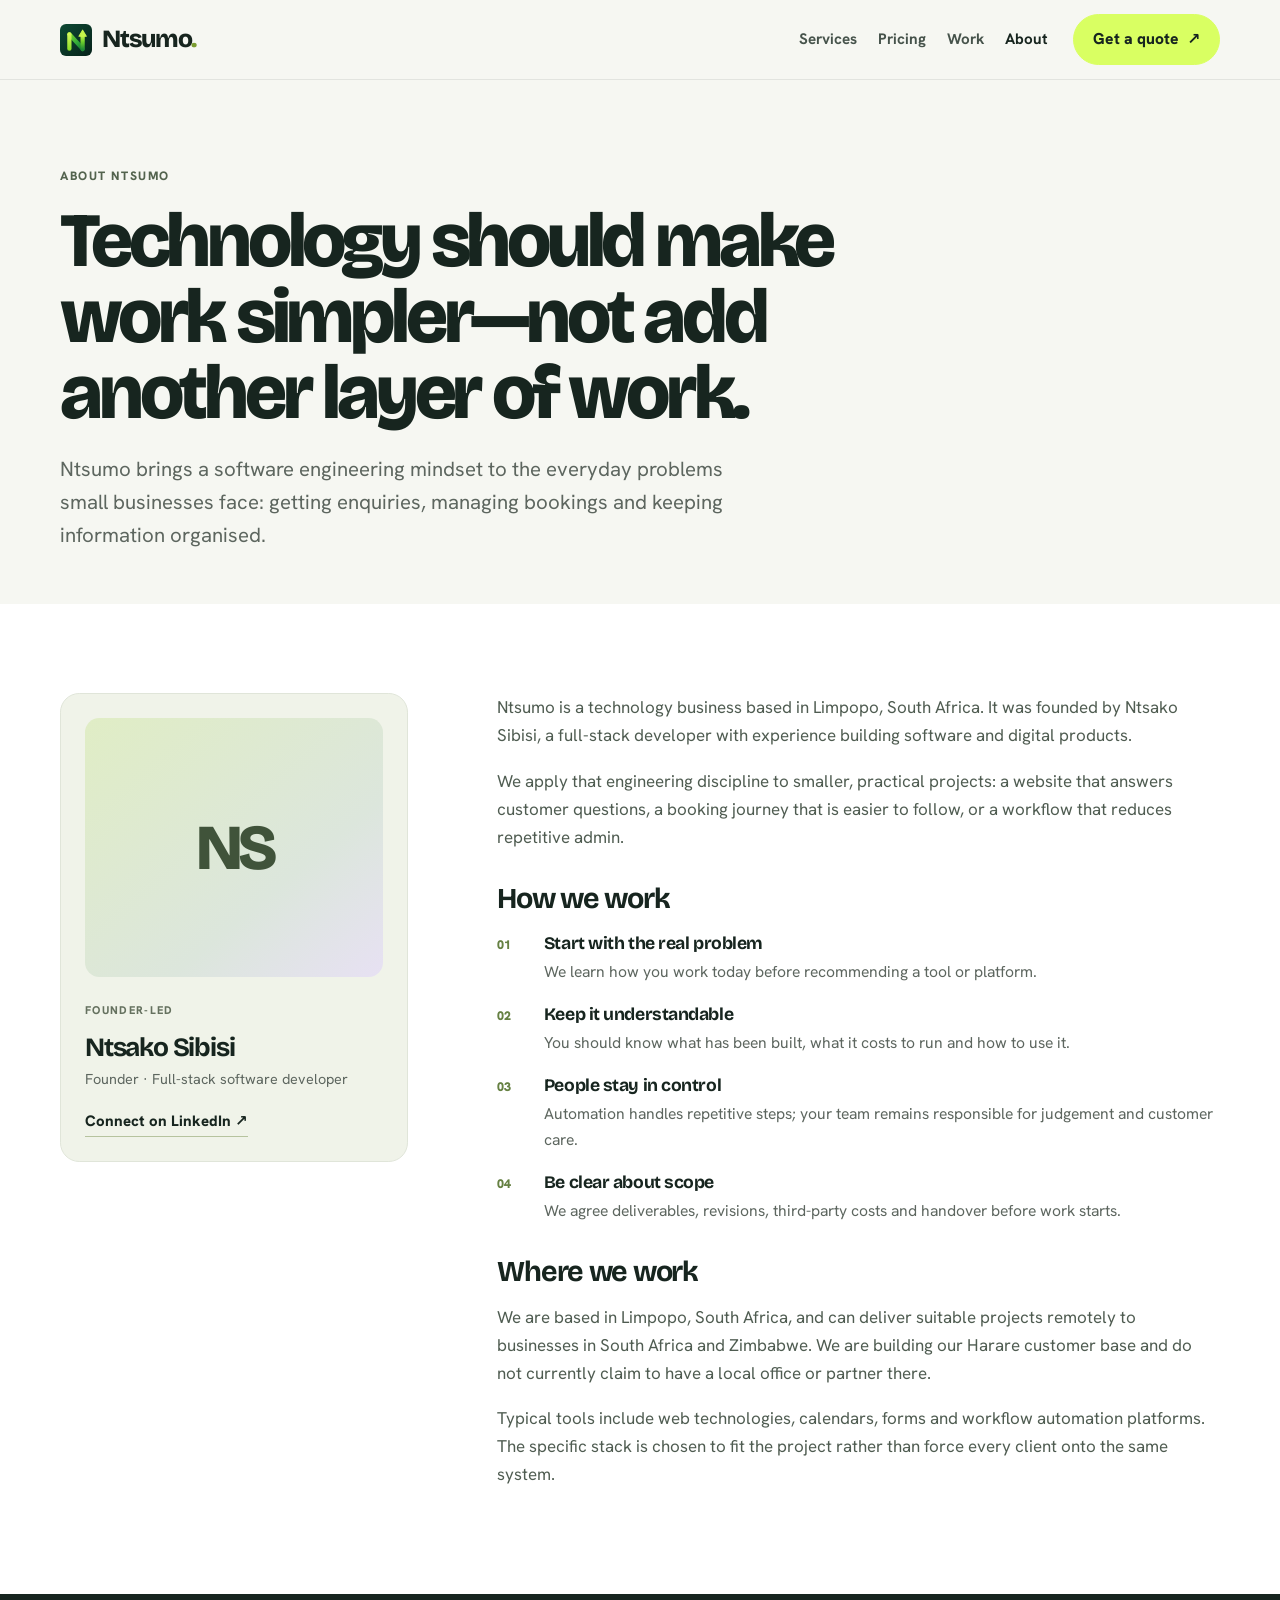
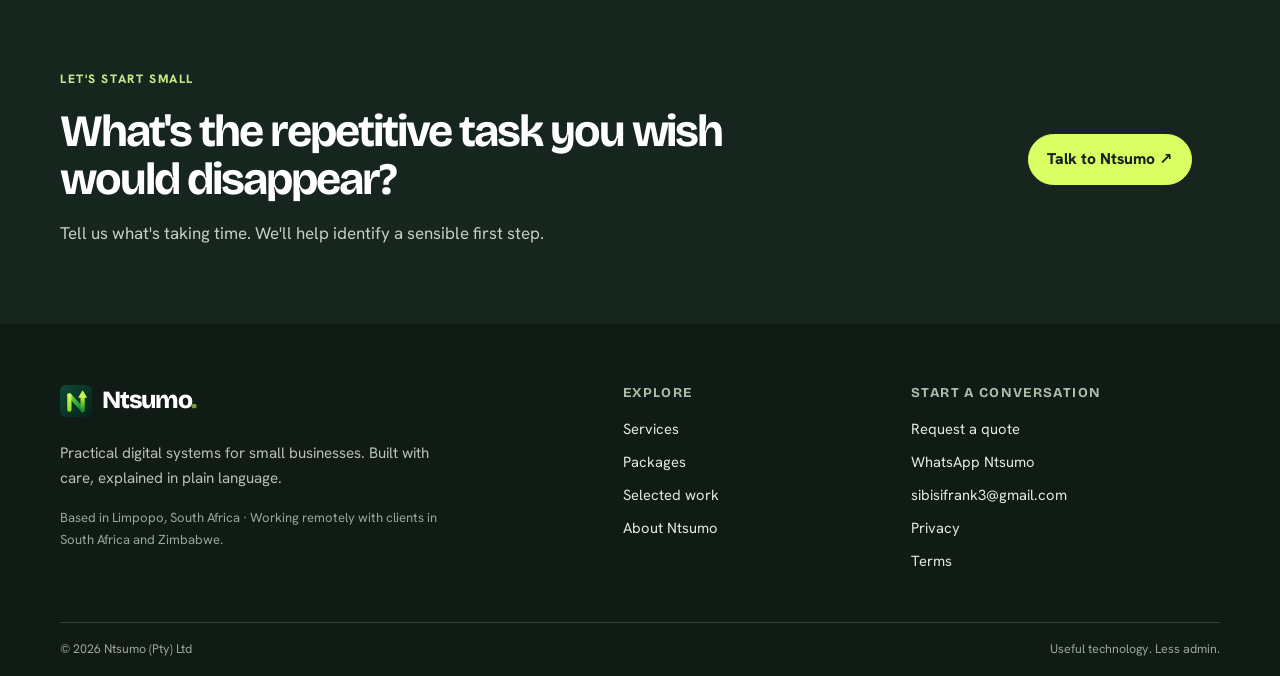
==== commit a6b2d15c: "Add Ntsumo logo and favicons Replace the CSS letter mark with the new logo in the header and footer," ====
--- a/about/index.html
+++ b/about/index.html
@@ -15,7 +15,10 @@
 <meta property="og:url" content="https://ntsumogroup.github.io/about/">
 <meta property="og:image" content="https://ntsumogroup.github.io/assets/og-image.png">
 <meta name="twitter:card" content="summary_large_image">
+<link rel="icon" href="/favicon.ico" sizes="32x32">
 <link rel="icon" href="/favicon.svg" type="image/svg+xml">
+<link rel="apple-touch-icon" href="/apple-touch-icon.png">
+<link rel="manifest" href="/site.webmanifest">
 <link rel="preconnect" href="https://fonts.googleapis.com">
 <link rel="preconnect" href="https://fonts.gstatic.com" crossorigin>
 <link href="https://fonts.googleapis.com/css2?family=Bricolage+Grotesque:opsz,wght@12..96,600..800&family=Hanken+Grotesk:wght@400;500;600;700&display=swap" rel="stylesheet">
@@ -23,11 +26,11 @@
 </head>
 <body><a class="skip" href="#main">Skip to content</a>
 <header class="site-header"><div class="wrap header-inner">
-<a class="brand" href="/" aria-label="Ntsumo home"><span class="brand-mark" aria-hidden="true">N</span><span>Ntsumo<span class="brand-dot">.</span></span></a>
+<a class="brand" href="/" aria-label="Ntsumo home"><img class="brand-mark" src="/favicon.svg" alt="" width="32" height="32"><span>Ntsumo<span class="brand-dot">.</span></span></a>
 <nav class="nav" aria-label="Main navigation"><a href="/services/">Services</a><a href="/#pricing">Pricing</a><a href="/work/">Work</a><a href="/about/" aria-current="page">About</a><a class="btn btn-primary nav-cta" href="/contact/">Get a quote <span aria-hidden="true">↗</span></a></nav>
 </div></header><main id="main"><section class="page-head page-head-new"><div class="wrap"><p class="eyebrow">ABOUT NTSUMO</p><h1>Technology should make work simpler—not add another layer of work.</h1><p class="lede">Ntsumo brings a software engineering mindset to the everyday problems small businesses face: getting enquiries, managing bookings and keeping information organised.</p></div></section>
 <section class="section section-white"><div class="wrap about-new"><div class="founder-card"><div class="founder-monogram">NS</div><p class="card-label">FOUNDER-LED</p><h2>Ntsako Sibisi</h2><p>Founder · Full-stack software developer</p><a href="https://www.linkedin.com/in/ntsako-sibisi-b88555b2/" rel="noopener" class="text-link">Connect on LinkedIn ↗</a></div><div class="prose"><p>Ntsumo is a technology business based in Limpopo, South Africa. It was founded by Ntsako Sibisi, a full-stack developer with experience building software and digital products.</p><p>We apply that engineering discipline to smaller, practical projects: a website that answers customer questions, a booking journey that is easier to follow, or a workflow that reduces repetitive admin.</p><h2>How we work</h2><div class="beliefs beliefs-new"><article><span>01</span><div><h3>Start with the real problem</h3><p>We learn how you work today before recommending a tool or platform.</p></div></article><article><span>02</span><div><h3>Keep it understandable</h3><p>You should know what has been built, what it costs to run and how to use it.</p></div></article><article><span>03</span><div><h3>People stay in control</h3><p>Automation handles repetitive steps; your team remains responsible for judgement and customer care.</p></div></article><article><span>04</span><div><h3>Be clear about scope</h3><p>We agree deliverables, revisions, third-party costs and handover before work starts.</p></div></article></div><h2>Where we work</h2><p>We are based in Limpopo, South Africa, and can deliver suitable projects remotely to businesses in South Africa and Zimbabwe. We are building our Harare customer base and do not currently claim to have a local office or partner there.</p><p class="muted">Typical tools include web technologies, calendars, forms and workflow automation platforms. The specific stack is chosen to fit the project rather than force every client onto the same system.</p></div></div></section><section class="band band-new"><div class="wrap band-content"><div><p class="eyebrow">LET'S START SMALL</p><h2>What's the repetitive task you wish would disappear?</h2><p>Tell us what's taking time. We'll help identify a sensible first step.</p></div><div class="band-actions"><a class="btn btn-primary" href="/contact/">Talk to Ntsumo ↗</a></div></div></section></main><footer class="site-footer"><div class="wrap footer-grid">
-<div class="footer-brand"><a class="brand brand-light" href="/"><span class="brand-mark" aria-hidden="true">N</span><span>Ntsumo<span class="brand-dot">.</span></span></a><p>Practical digital systems for small businesses. Built with care, explained in plain language.</p><p class="footer-location">Based in Limpopo, South Africa · Working remotely with clients in South Africa and Zimbabwe.</p></div>
+<div class="footer-brand"><a class="brand brand-light" href="/"><img class="brand-mark" src="/favicon.svg" alt="" width="32" height="32"><span>Ntsumo<span class="brand-dot">.</span></span></a><p>Practical digital systems for small businesses. Built with care, explained in plain language.</p><p class="footer-location">Based in Limpopo, South Africa · Working remotely with clients in South Africa and Zimbabwe.</p></div>
 <div><h2>Explore</h2><ul><li><a href="/services/">Services</a></li><li><a href="/#pricing">Packages</a></li><li><a href="/work/">Selected work</a></li><li><a href="/about/">About Ntsumo</a></li></ul></div>
 <div><h2>Start a conversation</h2><ul><li><a href="/contact/">Request a quote</a></li><li><a href="https://wa.me/27614979449" rel="noopener">WhatsApp Ntsumo</a></li><li><a href="mailto:sibisifrank3@gmail.com">sibisifrank3@gmail.com</a></li><li><a href="/privacy/">Privacy</a></li><li><a href="/terms/">Terms</a></li></ul></div>
 </div><div class="wrap footer-bottom"><span>© 2026 Ntsumo (Pty) Ltd</span><span>Useful technology. Less admin.</span></div></footer>
--- a/assets/style.css
+++ b/assets/style.css
@@ -1,7 +1,7 @@
 /* Ntsumo visual refresh: warm paper, forest ink, vivid citrus accents. */
 :root{--ink:#17251f;--paper:#f6f7f2;--white:#fff;--lilac:#e9e8f5;--lilac-line:#dcded5;--saffron:#d9ff62;--saffron-press:#c5ed4b;--mint:#d9f2e4;--muted:#5d665f;--focus:#386d4b;--error-bg:#fbe3e0;--font-head:"Bricolage Grotesque",system-ui,-apple-system,"Segoe UI",sans-serif;--font-body:"Hanken Grotesk",system-ui,-apple-system,"Segoe UI",sans-serif;--wrap:1160px}
 *,*::before,*::after{box-sizing:border-box}html{-webkit-text-size-adjust:100%;scroll-behavior:smooth;scroll-padding-top:6rem}body{margin:0;background:var(--paper);color:var(--ink);font-family:var(--font-body);font-size:1.0625rem;line-height:1.65}img{max-width:100%;display:block}h1,h2,h3{font-family:var(--font-head);margin:0;line-height:1.08;letter-spacing:-.035em}h1{font-size:clamp(2.65rem,6vw,5.4rem);font-weight:800;line-height:.99;letter-spacing:-.055em}h2{font-size:clamp(1.9rem,3.5vw,3.15rem);font-weight:700;letter-spacing:-.045em}h3{font-size:1.32rem;font-weight:700;line-height:1.2;letter-spacing:-.025em}p{margin:0 0 1em}a{color:inherit;text-decoration-thickness:1.5px;text-underline-offset:.2em}a:hover{text-decoration-color:#7a9c30}:focus-visible{outline:3px solid var(--focus);outline-offset:4px;border-radius:4px}.wrap{width:min(100% - 2.5rem,var(--wrap));margin-inline:auto}.muted{color:var(--muted)}.skip{position:absolute;left:-999px;top:0;z-index:99;background:var(--ink);color:var(--white);padding:.75rem 1rem}.skip:focus{left:0}.eyebrow{font-size:.76rem;font-weight:800;letter-spacing:.13em;line-height:1.4;margin:0 0 1.15rem;color:#53634e}.eyebrow-dot{display:inline-block;width:.55rem;height:.55rem;background:#80a52e;border-radius:50%;margin-right:.45rem;vertical-align:middle}.lede{font-size:clamp(1.1rem,2vw,1.28rem);max-width:39rem;margin-top:1.35rem;color:var(--muted);line-height:1.6}
-/* Header */.site-header{position:sticky;top:0;z-index:50;background:rgba(246,247,242,.94);backdrop-filter:blur(14px);border-bottom:1px solid rgba(23,37,31,.09)}.header-inner{display:flex;align-items:center;justify-content:space-between;gap:1rem;padding-block:.9rem}.brand{display:inline-flex;align-items:center;gap:.65rem;text-decoration:none;font-family:var(--font-head);font-weight:800;font-size:1.55rem;letter-spacing:-.055em;white-space:nowrap}.brand-mark{width:2rem;height:2rem;display:grid;place-items:center;border-radius:.65rem;background:var(--saffron);color:var(--ink);font-size:1rem;font-weight:800;transform:rotate(-4deg)}.brand-dot{color:#7a9c30}.nav{display:flex;align-items:center;flex-wrap:wrap;gap:.45rem 1.3rem;font-size:.95rem;font-weight:700}.nav a:not(.btn){text-decoration:none;color:#46534b}.nav a:not(.btn):hover,.nav a[aria-current=page]:not(.btn){color:var(--ink)}.nav-cta{margin-left:.25rem}.btn{display:inline-flex;align-items:center;justify-content:center;gap:.55rem;cursor:pointer;text-decoration:none;font-family:var(--font-body);font-weight:800;font-size:.98rem;line-height:1.2;padding:.92rem 1.15rem;border-radius:999px;border:1.5px solid var(--ink);background:transparent;color:var(--ink);transition:transform .18s ease,background .18s ease,border-color .18s ease}.btn:hover{transform:translateY(-1px);text-decoration:none}.btn-primary{background:var(--saffron);border-color:var(--saffron)}.btn-primary:hover{background:var(--saffron-press);border-color:var(--saffron-press)}.btn-quiet{border-color:rgba(23,37,31,.22)}.btn-quiet:hover,.btn-outline:hover{background:#ecefe6}.btn-outline{border-color:#cfd5c9}.btn-full{width:100%}.actions{display:flex;flex-wrap:wrap;gap:.75rem;margin-top:1.8rem}
+/* Header */.site-header{position:sticky;top:0;z-index:50;background:rgba(246,247,242,.94);backdrop-filter:blur(14px);border-bottom:1px solid rgba(23,37,31,.09)}.header-inner{display:flex;align-items:center;justify-content:space-between;gap:1rem;padding-block:.9rem}.brand{display:inline-flex;align-items:center;gap:.65rem;text-decoration:none;font-family:var(--font-head);font-weight:800;font-size:1.55rem;letter-spacing:-.055em;white-space:nowrap}.brand-mark{width:2rem;height:2rem;display:block;flex:none}.brand-dot{color:#7a9c30}.nav{display:flex;align-items:center;flex-wrap:wrap;gap:.45rem 1.3rem;font-size:.95rem;font-weight:700}.nav a:not(.btn){text-decoration:none;color:#46534b}.nav a:not(.btn):hover,.nav a[aria-current=page]:not(.btn){color:var(--ink)}.nav-cta{margin-left:.25rem}.btn{display:inline-flex;align-items:center;justify-content:center;gap:.55rem;cursor:pointer;text-decoration:none;font-family:var(--font-body);font-weight:800;font-size:.98rem;line-height:1.2;padding:.92rem 1.15rem;border-radius:999px;border:1.5px solid var(--ink);background:transparent;color:var(--ink);transition:transform .18s ease,background .18s ease,border-color .18s ease}.btn:hover{transform:translateY(-1px);text-decoration:none}.btn-primary{background:var(--saffron);border-color:var(--saffron)}.btn-primary:hover{background:var(--saffron-press);border-color:var(--saffron-press)}.btn-quiet{border-color:rgba(23,37,31,.22)}.btn-quiet:hover,.btn-outline:hover{background:#ecefe6}.btn-outline{border-color:#cfd5c9}.btn-full{width:100%}.actions{display:flex;flex-wrap:wrap;gap:.75rem;margin-top:1.8rem}
 /* Hero */.hero-new{padding-block:clamp(3.8rem,8vw,7.5rem);overflow:hidden}.hero-grid{display:grid;grid-template-columns:minmax(0,1.04fr) minmax(0,.96fr);gap:clamp(2rem,5vw,5rem);align-items:center}.hero-copy h1 span{color:#647e39}.hero-copy .lede{max-width:36rem}.trust-line{display:flex;flex-wrap:wrap;align-items:center;gap:.45rem .65rem;margin-top:1.7rem;font-size:.84rem;color:var(--muted);font-weight:600}.trust-check{display:grid;place-items:center;width:1.25rem;height:1.25rem;border-radius:50%;background:#dcebc5;color:#354b25;font-size:.75rem}.trust-sep{color:#a1a99e}.hero-visual{position:relative;min-height:440px;display:grid;place-items:center}.visual-orbit{position:absolute;border:1px solid #d9decf;border-radius:50%;aspect-ratio:1}.orbit-one{width:96%;transform:rotate(-16deg)}.orbit-two{width:75%;transform:rotate(24deg);border-style:dashed}.visual-card-main{position:relative;z-index:2;width:min(100%,370px);padding:1.3rem;background:#fff;border:1px solid #e5e8df;border-radius:1.4rem;box-shadow:0 24px 70px rgba(29,47,34,.13);transform:rotate(1deg)}.mock-top{display:flex;justify-content:space-between;align-items:center;gap:1rem;padding-bottom:1.2rem;border-bottom:1px solid #edf0e8}.mock-brand{display:flex;align-items:center;gap:.5rem;font-weight:800;font-size:.9rem}.mock-logo{display:grid;place-items:center;background:var(--saffron);width:1.8rem;height:1.8rem;border-radius:.5rem;font-family:var(--font-head)}.mock-status{font-size:.7rem;color:#4c824b;font-weight:800}.mock-kicker{margin:1.3rem 0 .45rem;font-size:.65rem;font-weight:800;letter-spacing:.13em;color:#7d8877}.visual-card-main h2{font-size:1.65rem;max-width:16rem}.mock-date{display:grid;grid-template-columns:repeat(4,1fr);gap:.45rem;margin:1.2rem 0}.mock-date span{background:#f5f6f1;border-radius:.65rem;padding:.55rem .2rem;text-align:center;font-size:.65rem;color:#7b8477;line-height:1.5}.mock-date b{font-size:1rem;color:var(--ink)}.mock-date .selected-date{background:var(--ink);color:#d9ff62}.mock-date .selected-date b{color:#fff}.mock-slots{display:flex;gap:.45rem}.mock-slots span{flex:1;border:1px solid #dfe4d9;border-radius:.5rem;text-align:center;padding:.5rem .1rem;font-size:.73rem;font-weight:700}.mock-slots .slot-selected{background:#eaf3d9;border-color:#a4c76e}.mock-confirm{display:flex;align-items:center;gap:.7rem;background:#f4f7ef;padding:.8rem;border-radius:.75rem;margin-top:1rem}.confirm-icon{display:grid;place-items:center;width:2rem;height:2rem;border-radius:50%;background:#d8eeb5;color:#385327;font-weight:900}.mock-confirm b,.mock-confirm small{display:block}.mock-confirm b{font-size:.82rem}.mock-confirm small{font-size:.7rem;color:var(--muted)}.float-note{position:absolute;z-index:3;display:flex;align-items:center;gap:.6rem;padding:.8rem .95rem;background:white;border:1px solid #e7eade;border-radius:.9rem;box-shadow:0 14px 34px rgba(29,47,34,.1);font-size:.75rem}.float-note b,.float-note small{display:block}.float-note b{font-size:.78rem}.float-note small{color:var(--muted);margin-top:.1rem}.note-top{top:7%;right:-.4rem}.note-bottom{bottom:6%;left:-.5rem}.float-icon{display:grid;place-items:center;width:2rem;height:2rem;border-radius:.65rem;background:#f1eafa;color:#6249a3;font-size:1.1rem}.green-icon{background:#e1f2d5;color:#456e31}.proof-strip{background:var(--ink);color:#fff}.proof-inner{display:flex;align-items:center;justify-content:space-between;gap:1rem;flex-wrap:wrap;padding-block:1.15rem}.proof-inner>span{font-size:.68rem;color:#aab6a8;letter-spacing:.13em;font-weight:800}.proof-inner b{font-size:.9rem}.proof-inner i{width:4px;height:4px;border-radius:50%;background:#a5bd78}
 /* General sections */.section{padding-block:clamp(3.7rem,7vw,6rem)}.section-white{background:var(--white)}.section-head{margin-bottom:2.4rem}.section-head p{margin:1rem 0 0;color:var(--muted);max-width:40rem}.section-head-row{display:grid;grid-template-columns:minmax(0,1fr) minmax(16rem,.7fr);align-items:end;gap:2rem}.section-head-row>p{margin:0 0 .25rem}.service-cards{display:grid;grid-template-columns:repeat(3,minmax(0,1fr));gap:1.1rem}.service-card{padding:1.65rem;border:1px solid #e2e6dc;border-radius:1.1rem;background:#fff;min-height:320px;display:flex;flex-direction:column;align-items:flex-start}.featured-card{background:#f1f4e9;border-color:#d9e2c8}.service-icon{width:3rem;height:3rem;display:grid;place-items:center;border-radius:.9rem;font-size:1.5rem;font-weight:800;margin-bottom:1.5rem}.icon-lilac{background:#ece7fa;color:#68539a}.icon-yellow{background:#e2f5a8;color:#354923}.icon-green{background:#dcefe3;color:#366e50}.card-label{font-size:.7rem;letter-spacing:.12em;font-weight:800;color:#65715f;margin:0 0 .8rem}.service-card h3{margin-bottom:.7rem}.service-card p:not(.card-label){color:var(--muted);font-size:.98rem}.text-link{font-weight:800;font-size:.94rem;text-decoration:none;border-bottom:1px solid #b6c39e;padding-bottom:.18rem;display:inline-flex;gap:.45rem;align-items:center;margin-top:auto}.text-link span{font-size:1.1rem}.outcomes-grid{display:grid;grid-template-columns:minmax(0,.85fr) minmax(0,1.15fr);gap:clamp(2rem,8vw,8rem)}.section-intro{max-width:27rem;color:var(--muted);margin:1.25rem 0 1.4rem}.outcome-list article{display:grid;grid-template-columns:2.7rem 1fr;gap:1rem;padding:1.35rem 0;border-bottom:1px solid var(--lilac-line)}.outcome-num{font-size:.78rem;font-weight:800;color:#728c43;padding-top:.25rem}.outcome-list h3{margin-bottom:.45rem}.outcome-list p{color:var(--muted);margin:0;font-size:.98rem}
 /* Pricing */.pricing-grid{display:grid;grid-template-columns:repeat(3,minmax(0,1fr));gap:1rem;align-items:stretch}.price-card{position:relative;border:1px solid #dfe4d9;background:#fff;border-radius:1rem;padding:1.55rem;display:flex;flex-direction:column;align-items:flex-start}.price-card-featured{border:2px solid var(--ink);background:#f5f7ed;box-shadow:0 15px 35px rgba(23,37,31,.07)}.popular-tag{position:absolute;top:-.75rem;right:1rem;background:var(--saffron);border:1px solid var(--ink);border-radius:999px;padding:.3rem .65rem;font-size:.62rem;font-weight:900;letter-spacing:.1em}.price-card h3{font-size:1.55rem}.price{font-family:var(--font-head);font-size:3.2rem;line-height:1;margin:1.1rem 0 .8rem;font-weight:800;letter-spacing:-.06em}.price>span{font-size:1.4rem;vertical-align:top;letter-spacing:0}.price small{display:block;font-family:var(--font-body);font-size:.78rem;letter-spacing:0;color:var(--muted);font-weight:600;margin-top:.5rem}.price-summary{color:var(--muted);font-size:.94rem;min-height:4.5rem}.check-list{list-style:none;padding:0;margin:.4rem 0 1.5rem}.check-list li{position:relative;padding-left:1.45rem;margin:.55rem 0;font-size:.9rem}.check-list li:before{content:"✓";position:absolute;left:0;top:0;color:#567b31;font-weight:900}.price-card .btn{margin-top:auto;width:100%}.pricing-note{font-size:.84rem;line-height:1.6;color:var(--muted);background:#eff1e9;border-radius:.8rem;padding:1rem 1.2rem;margin:1.4rem 0 0}.pricing-note b{color:var(--ink)}
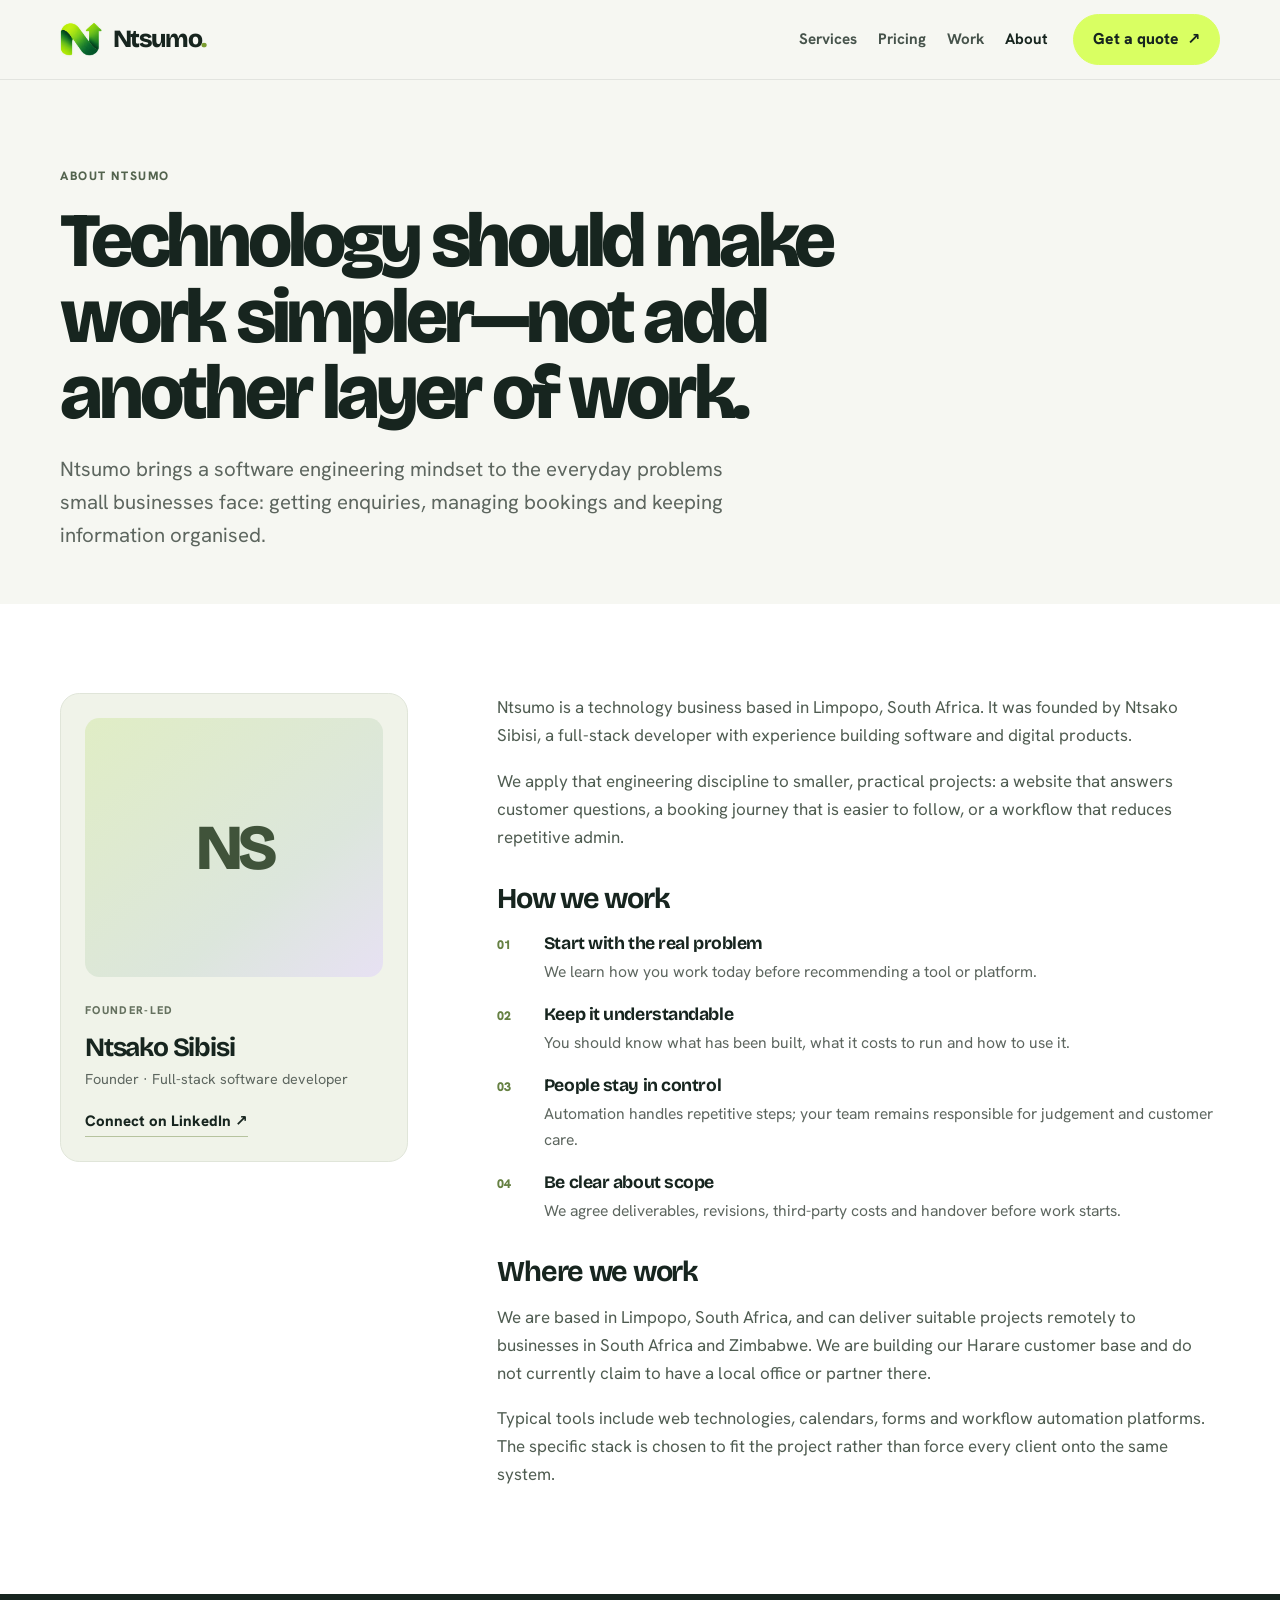
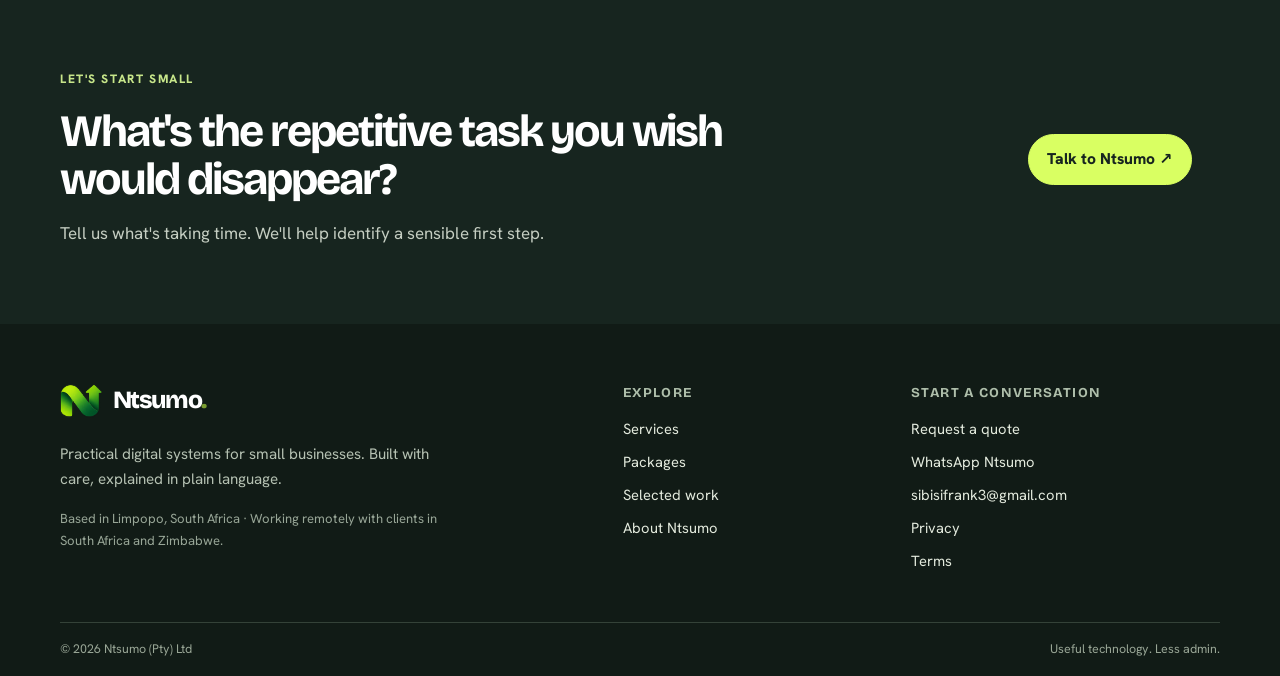
==== commit 55fc96f3: "Use the Ntsumo N mark sitewide and refresh share image Replace the header/footer mark, favicons and " ====
--- a/about/index.html
+++ b/about/index.html
@@ -5,15 +5,18 @@
 <meta name="viewport" content="width=device-width, initial-scale=1">
 <title>About Ntsumo | Practical technology for small business</title>
 <meta name="description" content="Meet Ntsumo, a founder-led technology business based in Limpopo, South Africa, building practical digital systems for small businesses.">
-<link rel="canonical" href="https://ntsumogroup.github.io/about/">
+<link rel="canonical" href="https://ntsumo.co.za/about/">
 <meta name="theme-color" content="#17251f">
 <meta property="og:type" content="website">
 <meta property="og:site_name" content="Ntsumo">
 <meta property="og:locale" content="en_ZA">
 <meta property="og:title" content="About Ntsumo | Practical technology for small business">
 <meta property="og:description" content="Meet Ntsumo, a founder-led technology business based in Limpopo, South Africa, building practical digital systems for small businesses.">
-<meta property="og:url" content="https://ntsumogroup.github.io/about/">
-<meta property="og:image" content="https://ntsumogroup.github.io/assets/og-image.png">
+<meta property="og:url" content="https://ntsumo.co.za/about/">
+<meta property="og:image" content="https://ntsumo.co.za/assets/og-share.png">
+<meta property="og:image:width" content="1200">
+<meta property="og:image:height" content="630">
+<meta property="og:image:alt" content="Ntsumo: Less admin. More room to grow.">
 <meta name="twitter:card" content="summary_large_image">
 <link rel="icon" href="/favicon.ico" sizes="32x32">
 <link rel="icon" href="/favicon.svg" type="image/svg+xml">
@@ -26,11 +29,11 @@
 </head>
 <body><a class="skip" href="#main">Skip to content</a>
 <header class="site-header"><div class="wrap header-inner">
-<a class="brand" href="/" aria-label="Ntsumo home"><img class="brand-mark" src="/favicon.svg" alt="" width="32" height="32"><span>Ntsumo<span class="brand-dot">.</span></span></a>
+<a class="brand" href="/" aria-label="Ntsumo home"><img class="brand-mark" src="/assets/ntsumo-mark.png" alt="" width="42" height="34"><span>Ntsumo<span class="brand-dot">.</span></span></a>
 <nav class="nav" aria-label="Main navigation"><a href="/services/">Services</a><a href="/#pricing">Pricing</a><a href="/work/">Work</a><a href="/about/" aria-current="page">About</a><a class="btn btn-primary nav-cta" href="/contact/">Get a quote <span aria-hidden="true">↗</span></a></nav>
 </div></header><main id="main"><section class="page-head page-head-new"><div class="wrap"><p class="eyebrow">ABOUT NTSUMO</p><h1>Technology should make work simpler—not add another layer of work.</h1><p class="lede">Ntsumo brings a software engineering mindset to the everyday problems small businesses face: getting enquiries, managing bookings and keeping information organised.</p></div></section>
 <section class="section section-white"><div class="wrap about-new"><div class="founder-card"><div class="founder-monogram">NS</div><p class="card-label">FOUNDER-LED</p><h2>Ntsako Sibisi</h2><p>Founder · Full-stack software developer</p><a href="https://www.linkedin.com/in/ntsako-sibisi-b88555b2/" rel="noopener" class="text-link">Connect on LinkedIn ↗</a></div><div class="prose"><p>Ntsumo is a technology business based in Limpopo, South Africa. It was founded by Ntsako Sibisi, a full-stack developer with experience building software and digital products.</p><p>We apply that engineering discipline to smaller, practical projects: a website that answers customer questions, a booking journey that is easier to follow, or a workflow that reduces repetitive admin.</p><h2>How we work</h2><div class="beliefs beliefs-new"><article><span>01</span><div><h3>Start with the real problem</h3><p>We learn how you work today before recommending a tool or platform.</p></div></article><article><span>02</span><div><h3>Keep it understandable</h3><p>You should know what has been built, what it costs to run and how to use it.</p></div></article><article><span>03</span><div><h3>People stay in control</h3><p>Automation handles repetitive steps; your team remains responsible for judgement and customer care.</p></div></article><article><span>04</span><div><h3>Be clear about scope</h3><p>We agree deliverables, revisions, third-party costs and handover before work starts.</p></div></article></div><h2>Where we work</h2><p>We are based in Limpopo, South Africa, and can deliver suitable projects remotely to businesses in South Africa and Zimbabwe. We are building our Harare customer base and do not currently claim to have a local office or partner there.</p><p class="muted">Typical tools include web technologies, calendars, forms and workflow automation platforms. The specific stack is chosen to fit the project rather than force every client onto the same system.</p></div></div></section><section class="band band-new"><div class="wrap band-content"><div><p class="eyebrow">LET'S START SMALL</p><h2>What's the repetitive task you wish would disappear?</h2><p>Tell us what's taking time. We'll help identify a sensible first step.</p></div><div class="band-actions"><a class="btn btn-primary" href="/contact/">Talk to Ntsumo ↗</a></div></div></section></main><footer class="site-footer"><div class="wrap footer-grid">
-<div class="footer-brand"><a class="brand brand-light" href="/"><img class="brand-mark" src="/favicon.svg" alt="" width="32" height="32"><span>Ntsumo<span class="brand-dot">.</span></span></a><p>Practical digital systems for small businesses. Built with care, explained in plain language.</p><p class="footer-location">Based in Limpopo, South Africa · Working remotely with clients in South Africa and Zimbabwe.</p></div>
+<div class="footer-brand"><a class="brand brand-light" href="/"><img class="brand-mark" src="/assets/ntsumo-mark.png" alt="" width="42" height="34"><span>Ntsumo<span class="brand-dot">.</span></span></a><p>Practical digital systems for small businesses. Built with care, explained in plain language.</p><p class="footer-location">Based in Limpopo, South Africa · Working remotely with clients in South Africa and Zimbabwe.</p></div>
 <div><h2>Explore</h2><ul><li><a href="/services/">Services</a></li><li><a href="/#pricing">Packages</a></li><li><a href="/work/">Selected work</a></li><li><a href="/about/">About Ntsumo</a></li></ul></div>
 <div><h2>Start a conversation</h2><ul><li><a href="/contact/">Request a quote</a></li><li><a href="https://wa.me/27614979449" rel="noopener">WhatsApp Ntsumo</a></li><li><a href="mailto:sibisifrank3@gmail.com">sibisifrank3@gmail.com</a></li><li><a href="/privacy/">Privacy</a></li><li><a href="/terms/">Terms</a></li></ul></div>
 </div><div class="wrap footer-bottom"><span>© 2026 Ntsumo (Pty) Ltd</span><span>Useful technology. Less admin.</span></div></footer>
--- a/assets/style.css
+++ b/assets/style.css
@@ -1,7 +1,7 @@
 /* Ntsumo visual refresh: warm paper, forest ink, vivid citrus accents. */
 :root{--ink:#17251f;--paper:#f6f7f2;--white:#fff;--lilac:#e9e8f5;--lilac-line:#dcded5;--saffron:#d9ff62;--saffron-press:#c5ed4b;--mint:#d9f2e4;--muted:#5d665f;--focus:#386d4b;--error-bg:#fbe3e0;--font-head:"Bricolage Grotesque",system-ui,-apple-system,"Segoe UI",sans-serif;--font-body:"Hanken Grotesk",system-ui,-apple-system,"Segoe UI",sans-serif;--wrap:1160px}
 *,*::before,*::after{box-sizing:border-box}html{-webkit-text-size-adjust:100%;scroll-behavior:smooth;scroll-padding-top:6rem}body{margin:0;background:var(--paper);color:var(--ink);font-family:var(--font-body);font-size:1.0625rem;line-height:1.65}img{max-width:100%;display:block}h1,h2,h3{font-family:var(--font-head);margin:0;line-height:1.08;letter-spacing:-.035em}h1{font-size:clamp(2.65rem,6vw,5.4rem);font-weight:800;line-height:.99;letter-spacing:-.055em}h2{font-size:clamp(1.9rem,3.5vw,3.15rem);font-weight:700;letter-spacing:-.045em}h3{font-size:1.32rem;font-weight:700;line-height:1.2;letter-spacing:-.025em}p{margin:0 0 1em}a{color:inherit;text-decoration-thickness:1.5px;text-underline-offset:.2em}a:hover{text-decoration-color:#7a9c30}:focus-visible{outline:3px solid var(--focus);outline-offset:4px;border-radius:4px}.wrap{width:min(100% - 2.5rem,var(--wrap));margin-inline:auto}.muted{color:var(--muted)}.skip{position:absolute;left:-999px;top:0;z-index:99;background:var(--ink);color:var(--white);padding:.75rem 1rem}.skip:focus{left:0}.eyebrow{font-size:.76rem;font-weight:800;letter-spacing:.13em;line-height:1.4;margin:0 0 1.15rem;color:#53634e}.eyebrow-dot{display:inline-block;width:.55rem;height:.55rem;background:#80a52e;border-radius:50%;margin-right:.45rem;vertical-align:middle}.lede{font-size:clamp(1.1rem,2vw,1.28rem);max-width:39rem;margin-top:1.35rem;color:var(--muted);line-height:1.6}
-/* Header */.site-header{position:sticky;top:0;z-index:50;background:rgba(246,247,242,.94);backdrop-filter:blur(14px);border-bottom:1px solid rgba(23,37,31,.09)}.header-inner{display:flex;align-items:center;justify-content:space-between;gap:1rem;padding-block:.9rem}.brand{display:inline-flex;align-items:center;gap:.65rem;text-decoration:none;font-family:var(--font-head);font-weight:800;font-size:1.55rem;letter-spacing:-.055em;white-space:nowrap}.brand-mark{width:2rem;height:2rem;display:block;flex:none}.brand-dot{color:#7a9c30}.nav{display:flex;align-items:center;flex-wrap:wrap;gap:.45rem 1.3rem;font-size:.95rem;font-weight:700}.nav a:not(.btn){text-decoration:none;color:#46534b}.nav a:not(.btn):hover,.nav a[aria-current=page]:not(.btn){color:var(--ink)}.nav-cta{margin-left:.25rem}.btn{display:inline-flex;align-items:center;justify-content:center;gap:.55rem;cursor:pointer;text-decoration:none;font-family:var(--font-body);font-weight:800;font-size:.98rem;line-height:1.2;padding:.92rem 1.15rem;border-radius:999px;border:1.5px solid var(--ink);background:transparent;color:var(--ink);transition:transform .18s ease,background .18s ease,border-color .18s ease}.btn:hover{transform:translateY(-1px);text-decoration:none}.btn-primary{background:var(--saffron);border-color:var(--saffron)}.btn-primary:hover{background:var(--saffron-press);border-color:var(--saffron-press)}.btn-quiet{border-color:rgba(23,37,31,.22)}.btn-quiet:hover,.btn-outline:hover{background:#ecefe6}.btn-outline{border-color:#cfd5c9}.btn-full{width:100%}.actions{display:flex;flex-wrap:wrap;gap:.75rem;margin-top:1.8rem}
+/* Header */.site-header{position:sticky;top:0;z-index:50;background:rgba(246,247,242,.94);backdrop-filter:blur(14px);border-bottom:1px solid rgba(23,37,31,.09)}.header-inner{display:flex;align-items:center;justify-content:space-between;gap:1rem;padding-block:.9rem}.brand{display:inline-flex;align-items:center;gap:.65rem;text-decoration:none;font-family:var(--font-head);font-weight:800;font-size:1.55rem;letter-spacing:-.055em;white-space:nowrap}.brand-mark{width:auto;height:2.15rem;display:block;flex:none}.brand-dot{color:#7a9c30}.nav{display:flex;align-items:center;flex-wrap:wrap;gap:.45rem 1.3rem;font-size:.95rem;font-weight:700}.nav a:not(.btn){text-decoration:none;color:#46534b}.nav a:not(.btn):hover,.nav a[aria-current=page]:not(.btn){color:var(--ink)}.nav-cta{margin-left:.25rem}.btn{display:inline-flex;align-items:center;justify-content:center;gap:.55rem;cursor:pointer;text-decoration:none;font-family:var(--font-body);font-weight:800;font-size:.98rem;line-height:1.2;padding:.92rem 1.15rem;border-radius:999px;border:1.5px solid var(--ink);background:transparent;color:var(--ink);transition:transform .18s ease,background .18s ease,border-color .18s ease}.btn:hover{transform:translateY(-1px);text-decoration:none}.btn-primary{background:var(--saffron);border-color:var(--saffron)}.btn-primary:hover{background:var(--saffron-press);border-color:var(--saffron-press)}.btn-quiet{border-color:rgba(23,37,31,.22)}.btn-quiet:hover,.btn-outline:hover{background:#ecefe6}.btn-outline{border-color:#cfd5c9}.btn-full{width:100%}.actions{display:flex;flex-wrap:wrap;gap:.75rem;margin-top:1.8rem}
 /* Hero */.hero-new{padding-block:clamp(3.8rem,8vw,7.5rem);overflow:hidden}.hero-grid{display:grid;grid-template-columns:minmax(0,1.04fr) minmax(0,.96fr);gap:clamp(2rem,5vw,5rem);align-items:center}.hero-copy h1 span{color:#647e39}.hero-copy .lede{max-width:36rem}.trust-line{display:flex;flex-wrap:wrap;align-items:center;gap:.45rem .65rem;margin-top:1.7rem;font-size:.84rem;color:var(--muted);font-weight:600}.trust-check{display:grid;place-items:center;width:1.25rem;height:1.25rem;border-radius:50%;background:#dcebc5;color:#354b25;font-size:.75rem}.trust-sep{color:#a1a99e}.hero-visual{position:relative;min-height:440px;display:grid;place-items:center}.visual-orbit{position:absolute;border:1px solid #d9decf;border-radius:50%;aspect-ratio:1}.orbit-one{width:96%;transform:rotate(-16deg)}.orbit-two{width:75%;transform:rotate(24deg);border-style:dashed}.visual-card-main{position:relative;z-index:2;width:min(100%,370px);padding:1.3rem;background:#fff;border:1px solid #e5e8df;border-radius:1.4rem;box-shadow:0 24px 70px rgba(29,47,34,.13);transform:rotate(1deg)}.mock-top{display:flex;justify-content:space-between;align-items:center;gap:1rem;padding-bottom:1.2rem;border-bottom:1px solid #edf0e8}.mock-brand{display:flex;align-items:center;gap:.5rem;font-weight:800;font-size:.9rem}.mock-logo{display:grid;place-items:center;background:var(--saffron);width:1.8rem;height:1.8rem;border-radius:.5rem;font-family:var(--font-head)}.mock-status{font-size:.7rem;color:#4c824b;font-weight:800}.mock-kicker{margin:1.3rem 0 .45rem;font-size:.65rem;font-weight:800;letter-spacing:.13em;color:#7d8877}.visual-card-main h2{font-size:1.65rem;max-width:16rem}.mock-date{display:grid;grid-template-columns:repeat(4,1fr);gap:.45rem;margin:1.2rem 0}.mock-date span{background:#f5f6f1;border-radius:.65rem;padding:.55rem .2rem;text-align:center;font-size:.65rem;color:#7b8477;line-height:1.5}.mock-date b{font-size:1rem;color:var(--ink)}.mock-date .selected-date{background:var(--ink);color:#d9ff62}.mock-date .selected-date b{color:#fff}.mock-slots{display:flex;gap:.45rem}.mock-slots span{flex:1;border:1px solid #dfe4d9;border-radius:.5rem;text-align:center;padding:.5rem .1rem;font-size:.73rem;font-weight:700}.mock-slots .slot-selected{background:#eaf3d9;border-color:#a4c76e}.mock-confirm{display:flex;align-items:center;gap:.7rem;background:#f4f7ef;padding:.8rem;border-radius:.75rem;margin-top:1rem}.confirm-icon{display:grid;place-items:center;width:2rem;height:2rem;border-radius:50%;background:#d8eeb5;color:#385327;font-weight:900}.mock-confirm b,.mock-confirm small{display:block}.mock-confirm b{font-size:.82rem}.mock-confirm small{font-size:.7rem;color:var(--muted)}.float-note{position:absolute;z-index:3;display:flex;align-items:center;gap:.6rem;padding:.8rem .95rem;background:white;border:1px solid #e7eade;border-radius:.9rem;box-shadow:0 14px 34px rgba(29,47,34,.1);font-size:.75rem}.float-note b,.float-note small{display:block}.float-note b{font-size:.78rem}.float-note small{color:var(--muted);margin-top:.1rem}.note-top{top:7%;right:-.4rem}.note-bottom{bottom:6%;left:-.5rem}.float-icon{display:grid;place-items:center;width:2rem;height:2rem;border-radius:.65rem;background:#f1eafa;color:#6249a3;font-size:1.1rem}.green-icon{background:#e1f2d5;color:#456e31}.proof-strip{background:var(--ink);color:#fff}.proof-inner{display:flex;align-items:center;justify-content:space-between;gap:1rem;flex-wrap:wrap;padding-block:1.15rem}.proof-inner>span{font-size:.68rem;color:#aab6a8;letter-spacing:.13em;font-weight:800}.proof-inner b{font-size:.9rem}.proof-inner i{width:4px;height:4px;border-radius:50%;background:#a5bd78}
 /* General sections */.section{padding-block:clamp(3.7rem,7vw,6rem)}.section-white{background:var(--white)}.section-head{margin-bottom:2.4rem}.section-head p{margin:1rem 0 0;color:var(--muted);max-width:40rem}.section-head-row{display:grid;grid-template-columns:minmax(0,1fr) minmax(16rem,.7fr);align-items:end;gap:2rem}.section-head-row>p{margin:0 0 .25rem}.service-cards{display:grid;grid-template-columns:repeat(3,minmax(0,1fr));gap:1.1rem}.service-card{padding:1.65rem;border:1px solid #e2e6dc;border-radius:1.1rem;background:#fff;min-height:320px;display:flex;flex-direction:column;align-items:flex-start}.featured-card{background:#f1f4e9;border-color:#d9e2c8}.service-icon{width:3rem;height:3rem;display:grid;place-items:center;border-radius:.9rem;font-size:1.5rem;font-weight:800;margin-bottom:1.5rem}.icon-lilac{background:#ece7fa;color:#68539a}.icon-yellow{background:#e2f5a8;color:#354923}.icon-green{background:#dcefe3;color:#366e50}.card-label{font-size:.7rem;letter-spacing:.12em;font-weight:800;color:#65715f;margin:0 0 .8rem}.service-card h3{margin-bottom:.7rem}.service-card p:not(.card-label){color:var(--muted);font-size:.98rem}.text-link{font-weight:800;font-size:.94rem;text-decoration:none;border-bottom:1px solid #b6c39e;padding-bottom:.18rem;display:inline-flex;gap:.45rem;align-items:center;margin-top:auto}.text-link span{font-size:1.1rem}.outcomes-grid{display:grid;grid-template-columns:minmax(0,.85fr) minmax(0,1.15fr);gap:clamp(2rem,8vw,8rem)}.section-intro{max-width:27rem;color:var(--muted);margin:1.25rem 0 1.4rem}.outcome-list article{display:grid;grid-template-columns:2.7rem 1fr;gap:1rem;padding:1.35rem 0;border-bottom:1px solid var(--lilac-line)}.outcome-num{font-size:.78rem;font-weight:800;color:#728c43;padding-top:.25rem}.outcome-list h3{margin-bottom:.45rem}.outcome-list p{color:var(--muted);margin:0;font-size:.98rem}
 /* Pricing */.pricing-grid{display:grid;grid-template-columns:repeat(3,minmax(0,1fr));gap:1rem;align-items:stretch}.price-card{position:relative;border:1px solid #dfe4d9;background:#fff;border-radius:1rem;padding:1.55rem;display:flex;flex-direction:column;align-items:flex-start}.price-card-featured{border:2px solid var(--ink);background:#f5f7ed;box-shadow:0 15px 35px rgba(23,37,31,.07)}.popular-tag{position:absolute;top:-.75rem;right:1rem;background:var(--saffron);border:1px solid var(--ink);border-radius:999px;padding:.3rem .65rem;font-size:.62rem;font-weight:900;letter-spacing:.1em}.price-card h3{font-size:1.55rem}.price{font-family:var(--font-head);font-size:3.2rem;line-height:1;margin:1.1rem 0 .8rem;font-weight:800;letter-spacing:-.06em}.price>span{font-size:1.4rem;vertical-align:top;letter-spacing:0}.price small{display:block;font-family:var(--font-body);font-size:.78rem;letter-spacing:0;color:var(--muted);font-weight:600;margin-top:.5rem}.price-summary{color:var(--muted);font-size:.94rem;min-height:4.5rem}.check-list{list-style:none;padding:0;margin:.4rem 0 1.5rem}.check-list li{position:relative;padding-left:1.45rem;margin:.55rem 0;font-size:.9rem}.check-list li:before{content:"✓";position:absolute;left:0;top:0;color:#567b31;font-weight:900}.price-card .btn{margin-top:auto;width:100%}.pricing-note{font-size:.84rem;line-height:1.6;color:var(--muted);background:#eff1e9;border-radius:.8rem;padding:1rem 1.2rem;margin:1.4rem 0 0}.pricing-note b{color:var(--ink)}
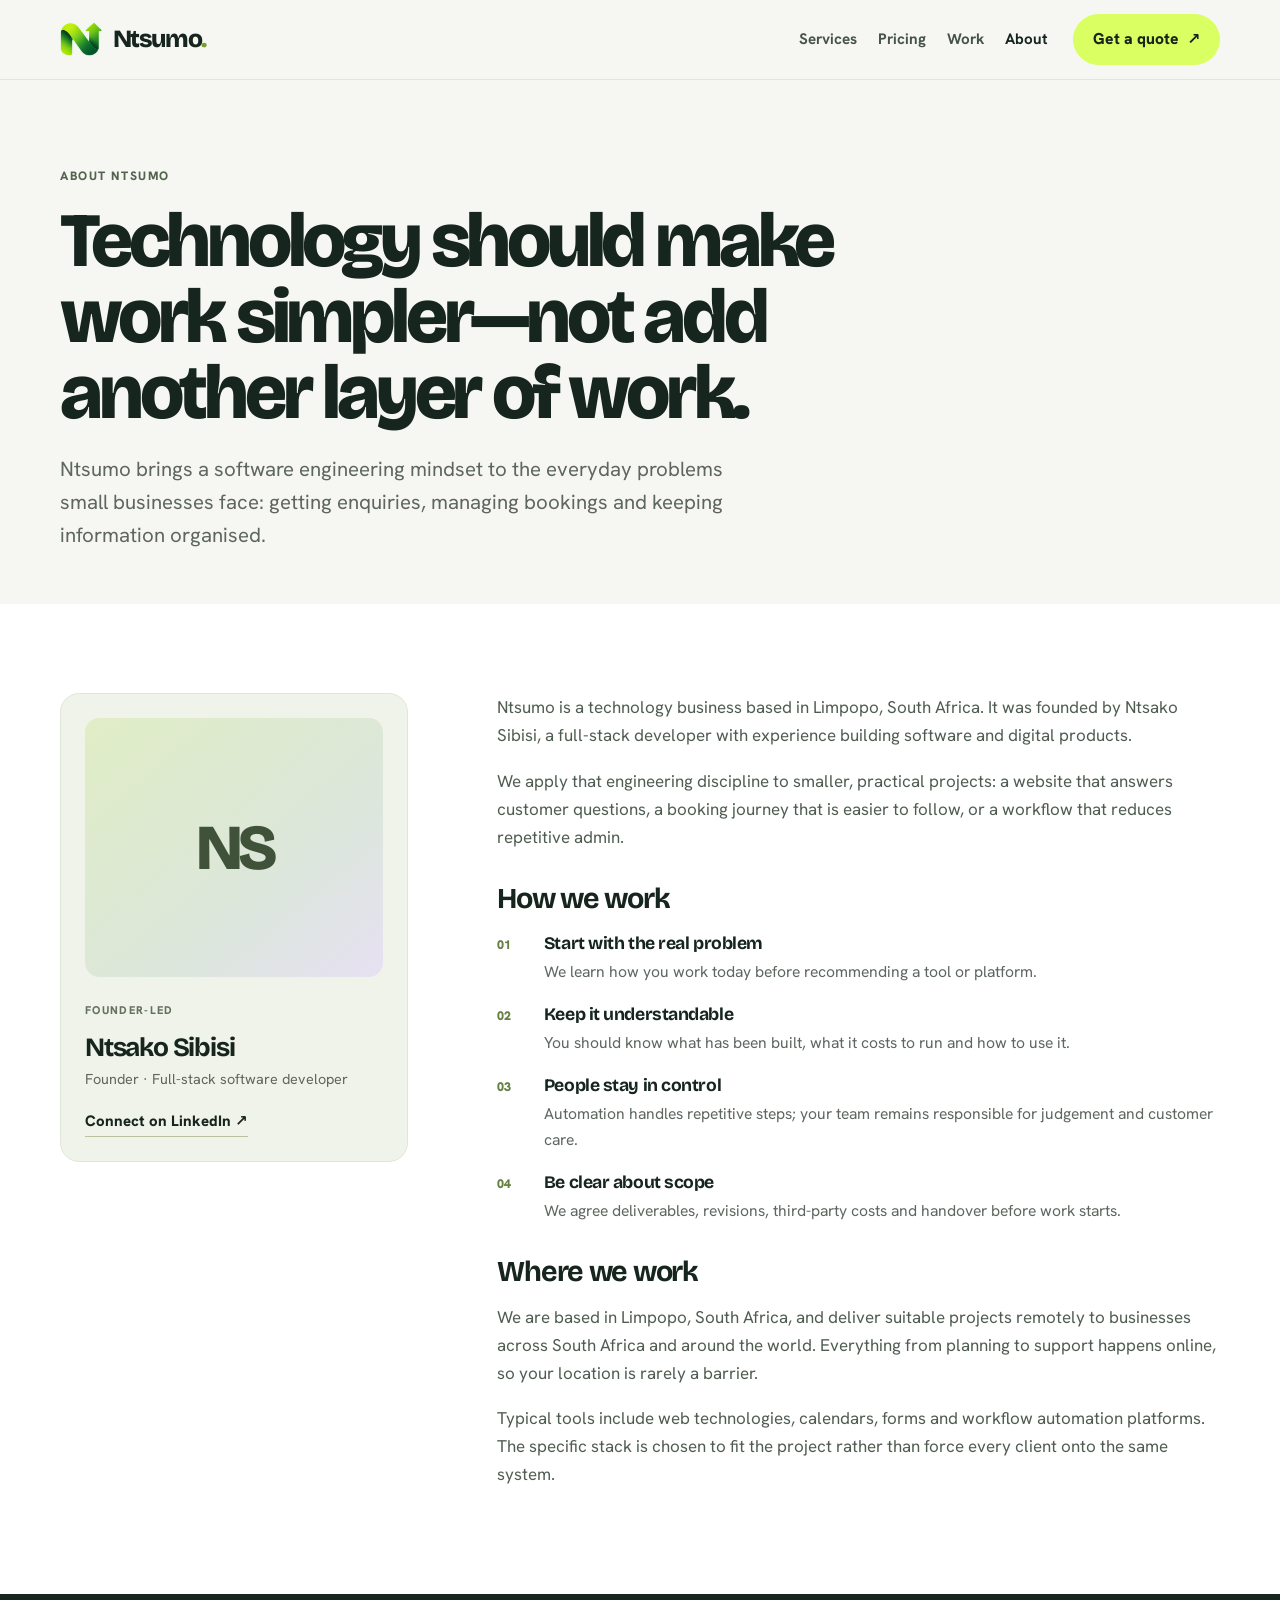
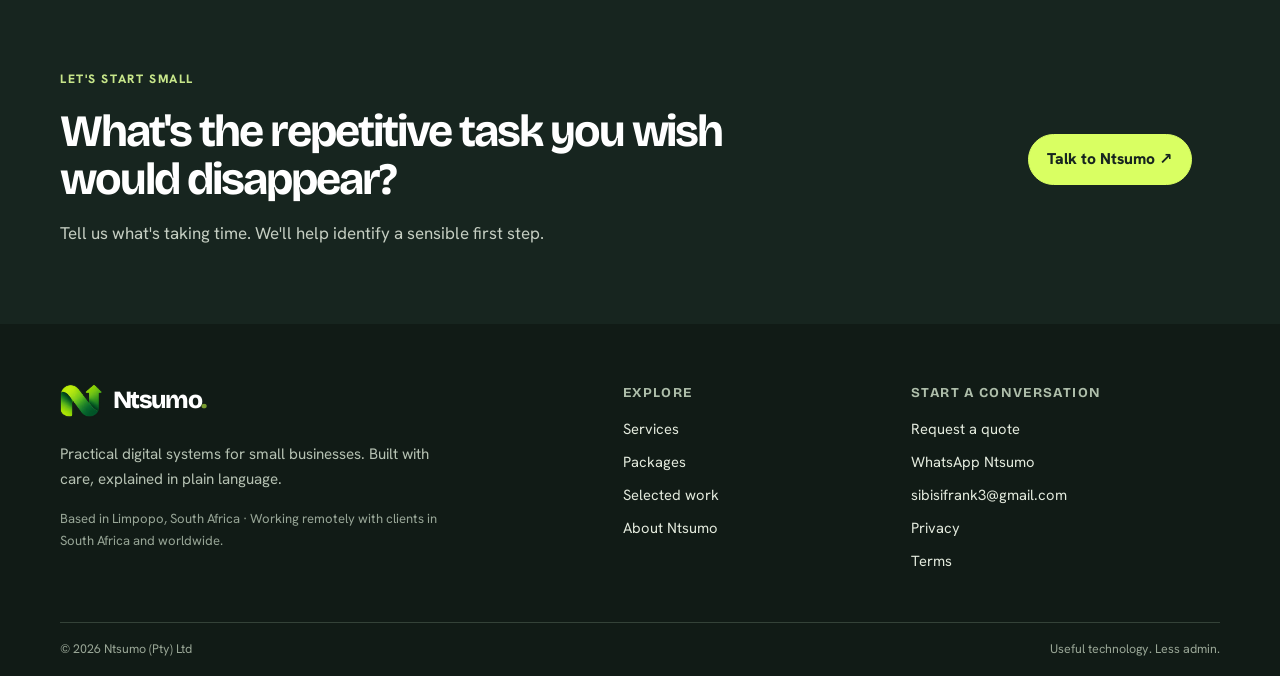
==== commit 637e17e8: "Reposition site for South Africa and worldwide Remove Zimbabwe/Harare references from copy, meta des" ====
--- a/about/index.html
+++ b/about/index.html
@@ -32,8 +32,8 @@
 <a class="brand" href="/" aria-label="Ntsumo home"><img class="brand-mark" src="/assets/ntsumo-mark.png" alt="" width="42" height="34"><span>Ntsumo<span class="brand-dot">.</span></span></a>
 <nav class="nav" aria-label="Main navigation"><a href="/services/">Services</a><a href="/#pricing">Pricing</a><a href="/work/">Work</a><a href="/about/" aria-current="page">About</a><a class="btn btn-primary nav-cta" href="/contact/">Get a quote <span aria-hidden="true">↗</span></a></nav>
 </div></header><main id="main"><section class="page-head page-head-new"><div class="wrap"><p class="eyebrow">ABOUT NTSUMO</p><h1>Technology should make work simpler—not add another layer of work.</h1><p class="lede">Ntsumo brings a software engineering mindset to the everyday problems small businesses face: getting enquiries, managing bookings and keeping information organised.</p></div></section>
-<section class="section section-white"><div class="wrap about-new"><div class="founder-card"><div class="founder-monogram">NS</div><p class="card-label">FOUNDER-LED</p><h2>Ntsako Sibisi</h2><p>Founder · Full-stack software developer</p><a href="https://www.linkedin.com/in/ntsako-sibisi-b88555b2/" rel="noopener" class="text-link">Connect on LinkedIn ↗</a></div><div class="prose"><p>Ntsumo is a technology business based in Limpopo, South Africa. It was founded by Ntsako Sibisi, a full-stack developer with experience building software and digital products.</p><p>We apply that engineering discipline to smaller, practical projects: a website that answers customer questions, a booking journey that is easier to follow, or a workflow that reduces repetitive admin.</p><h2>How we work</h2><div class="beliefs beliefs-new"><article><span>01</span><div><h3>Start with the real problem</h3><p>We learn how you work today before recommending a tool or platform.</p></div></article><article><span>02</span><div><h3>Keep it understandable</h3><p>You should know what has been built, what it costs to run and how to use it.</p></div></article><article><span>03</span><div><h3>People stay in control</h3><p>Automation handles repetitive steps; your team remains responsible for judgement and customer care.</p></div></article><article><span>04</span><div><h3>Be clear about scope</h3><p>We agree deliverables, revisions, third-party costs and handover before work starts.</p></div></article></div><h2>Where we work</h2><p>We are based in Limpopo, South Africa, and can deliver suitable projects remotely to businesses in South Africa and Zimbabwe. We are building our Harare customer base and do not currently claim to have a local office or partner there.</p><p class="muted">Typical tools include web technologies, calendars, forms and workflow automation platforms. The specific stack is chosen to fit the project rather than force every client onto the same system.</p></div></div></section><section class="band band-new"><div class="wrap band-content"><div><p class="eyebrow">LET'S START SMALL</p><h2>What's the repetitive task you wish would disappear?</h2><p>Tell us what's taking time. We'll help identify a sensible first step.</p></div><div class="band-actions"><a class="btn btn-primary" href="/contact/">Talk to Ntsumo ↗</a></div></div></section></main><footer class="site-footer"><div class="wrap footer-grid">
-<div class="footer-brand"><a class="brand brand-light" href="/"><img class="brand-mark" src="/assets/ntsumo-mark.png" alt="" width="42" height="34"><span>Ntsumo<span class="brand-dot">.</span></span></a><p>Practical digital systems for small businesses. Built with care, explained in plain language.</p><p class="footer-location">Based in Limpopo, South Africa · Working remotely with clients in South Africa and Zimbabwe.</p></div>
+<section class="section section-white"><div class="wrap about-new"><div class="founder-card"><div class="founder-monogram">NS</div><p class="card-label">FOUNDER-LED</p><h2>Ntsako Sibisi</h2><p>Founder · Full-stack software developer</p><a href="https://www.linkedin.com/in/ntsako-sibisi-b88555b2/" rel="noopener" class="text-link">Connect on LinkedIn ↗</a></div><div class="prose"><p>Ntsumo is a technology business based in Limpopo, South Africa. It was founded by Ntsako Sibisi, a full-stack developer with experience building software and digital products.</p><p>We apply that engineering discipline to smaller, practical projects: a website that answers customer questions, a booking journey that is easier to follow, or a workflow that reduces repetitive admin.</p><h2>How we work</h2><div class="beliefs beliefs-new"><article><span>01</span><div><h3>Start with the real problem</h3><p>We learn how you work today before recommending a tool or platform.</p></div></article><article><span>02</span><div><h3>Keep it understandable</h3><p>You should know what has been built, what it costs to run and how to use it.</p></div></article><article><span>03</span><div><h3>People stay in control</h3><p>Automation handles repetitive steps; your team remains responsible for judgement and customer care.</p></div></article><article><span>04</span><div><h3>Be clear about scope</h3><p>We agree deliverables, revisions, third-party costs and handover before work starts.</p></div></article></div><h2>Where we work</h2><p>We are based in Limpopo, South Africa, and deliver suitable projects remotely to businesses across South Africa and around the world. Everything from planning to support happens online, so your location is rarely a barrier.</p><p class="muted">Typical tools include web technologies, calendars, forms and workflow automation platforms. The specific stack is chosen to fit the project rather than force every client onto the same system.</p></div></div></section><section class="band band-new"><div class="wrap band-content"><div><p class="eyebrow">LET'S START SMALL</p><h2>What's the repetitive task you wish would disappear?</h2><p>Tell us what's taking time. We'll help identify a sensible first step.</p></div><div class="band-actions"><a class="btn btn-primary" href="/contact/">Talk to Ntsumo ↗</a></div></div></section></main><footer class="site-footer"><div class="wrap footer-grid">
+<div class="footer-brand"><a class="brand brand-light" href="/"><img class="brand-mark" src="/assets/ntsumo-mark.png" alt="" width="42" height="34"><span>Ntsumo<span class="brand-dot">.</span></span></a><p>Practical digital systems for small businesses. Built with care, explained in plain language.</p><p class="footer-location">Based in Limpopo, South Africa · Working remotely with clients in South Africa and worldwide.</p></div>
 <div><h2>Explore</h2><ul><li><a href="/services/">Services</a></li><li><a href="/#pricing">Packages</a></li><li><a href="/work/">Selected work</a></li><li><a href="/about/">About Ntsumo</a></li></ul></div>
 <div><h2>Start a conversation</h2><ul><li><a href="/contact/">Request a quote</a></li><li><a href="https://wa.me/27614979449" rel="noopener">WhatsApp Ntsumo</a></li><li><a href="mailto:sibisifrank3@gmail.com">sibisifrank3@gmail.com</a></li><li><a href="/privacy/">Privacy</a></li><li><a href="/terms/">Terms</a></li></ul></div>
 </div><div class="wrap footer-bottom"><span>© 2026 Ntsumo (Pty) Ltd</span><span>Useful technology. Less admin.</span></div></footer>
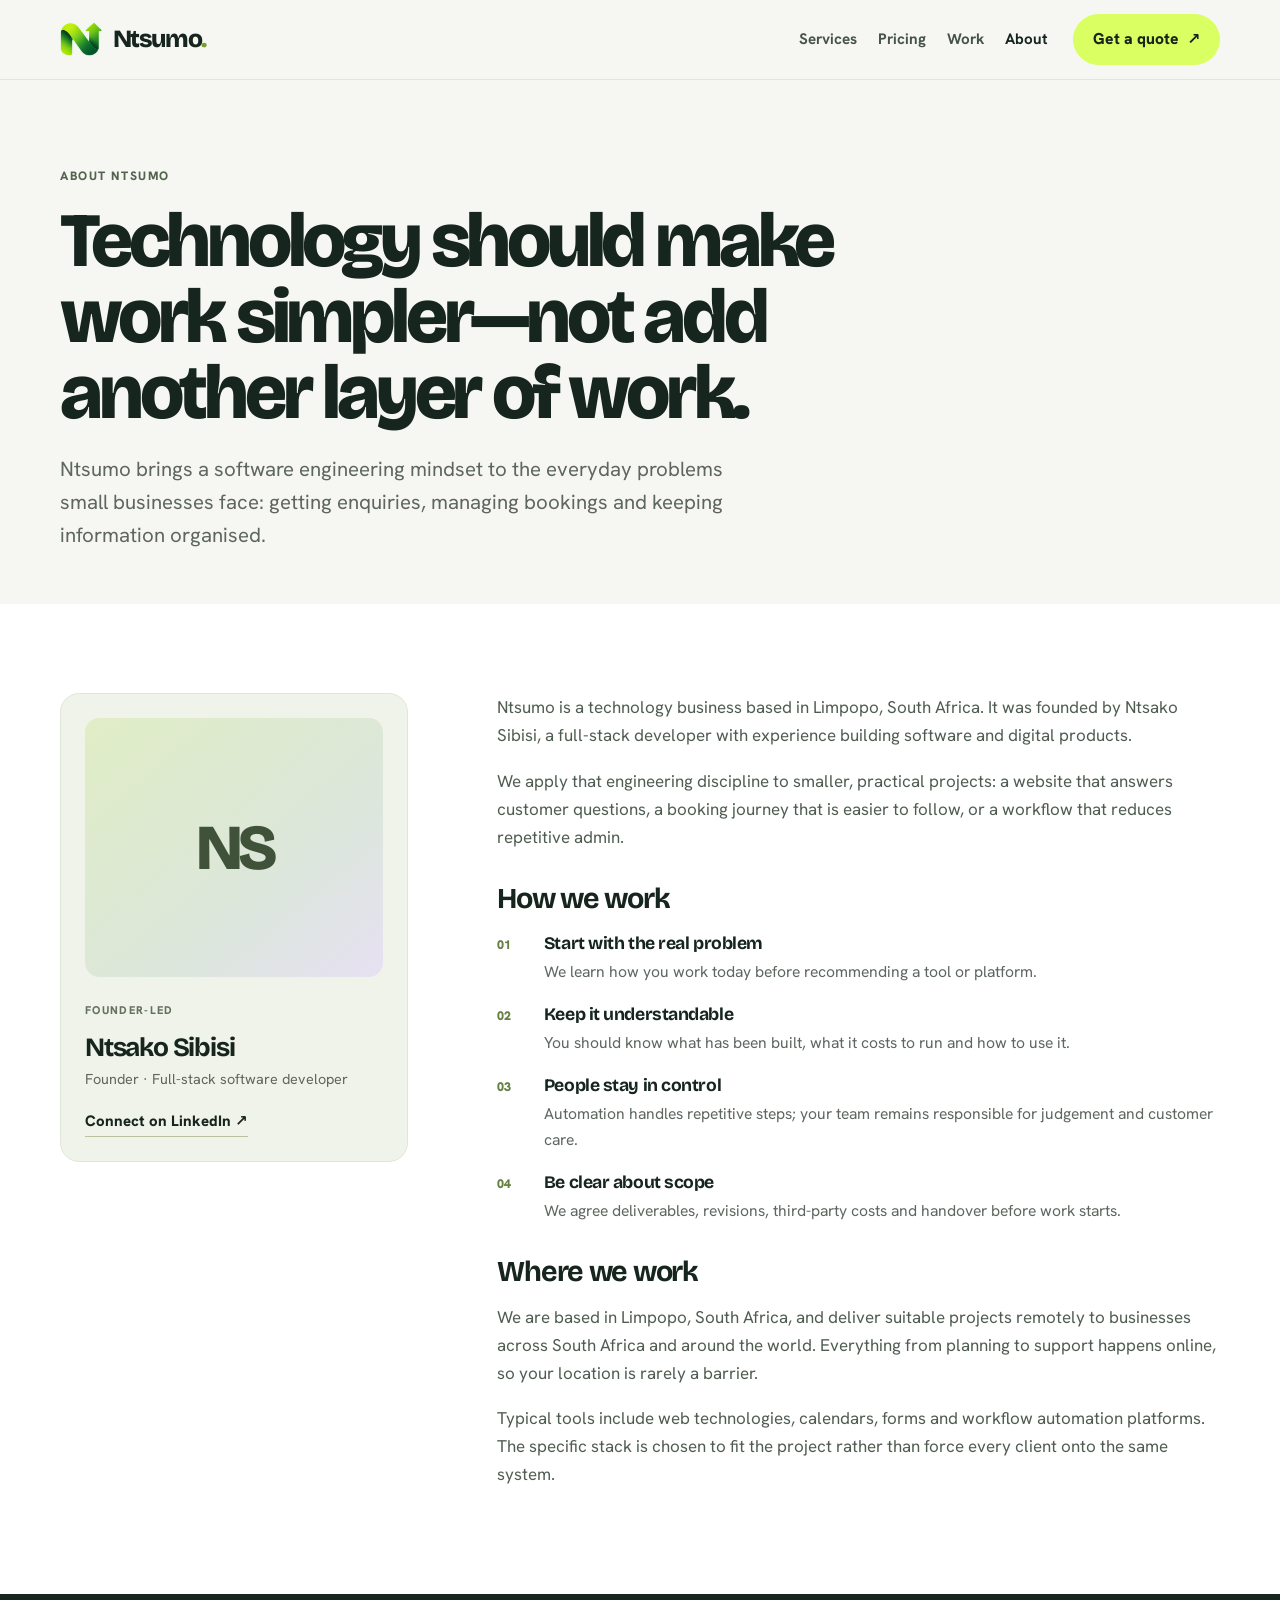
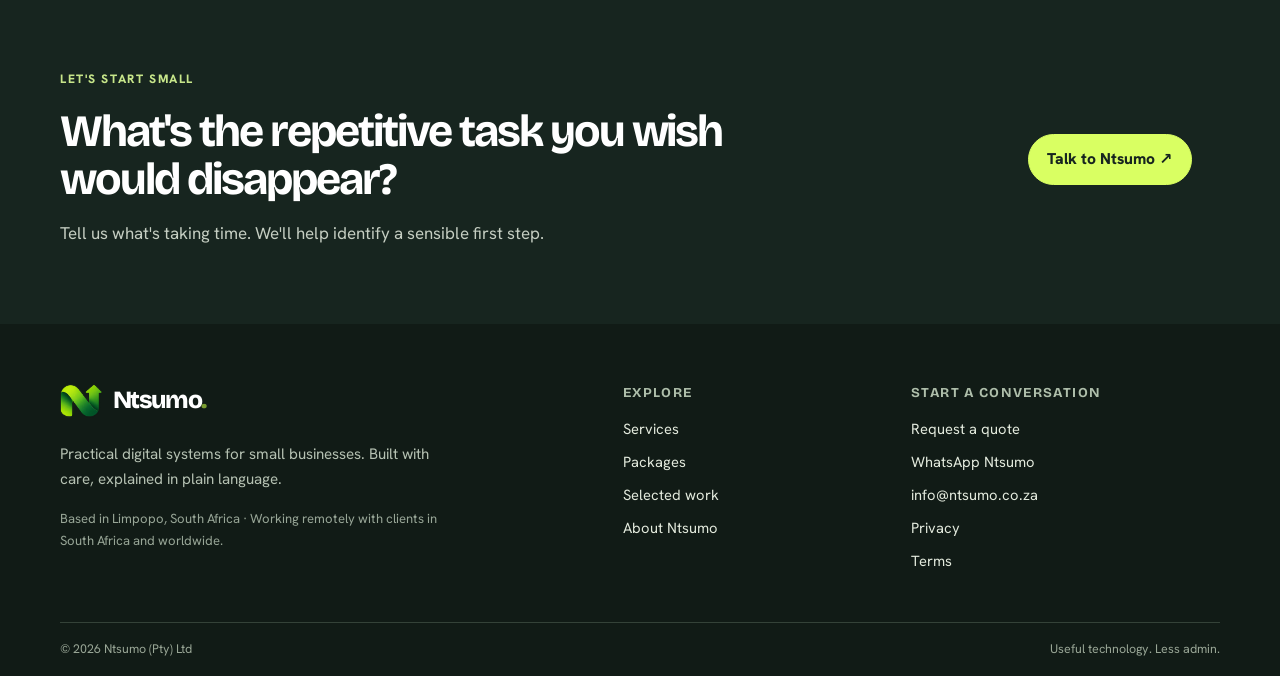
==== commit 6c1353be: "Use info@ntsumo.co.za as the site contact email Co-Authored-By: Claude Opus 5.5 <noreply@anthropic.c" ====
--- a/about/index.html
+++ b/about/index.html
@@ -35,6 +35,6 @@
 <section class="section section-white"><div class="wrap about-new"><div class="founder-card"><div class="founder-monogram">NS</div><p class="card-label">FOUNDER-LED</p><h2>Ntsako Sibisi</h2><p>Founder · Full-stack software developer</p><a href="https://www.linkedin.com/in/ntsako-sibisi-b88555b2/" rel="noopener" class="text-link">Connect on LinkedIn ↗</a></div><div class="prose"><p>Ntsumo is a technology business based in Limpopo, South Africa. It was founded by Ntsako Sibisi, a full-stack developer with experience building software and digital products.</p><p>We apply that engineering discipline to smaller, practical projects: a website that answers customer questions, a booking journey that is easier to follow, or a workflow that reduces repetitive admin.</p><h2>How we work</h2><div class="beliefs beliefs-new"><article><span>01</span><div><h3>Start with the real problem</h3><p>We learn how you work today before recommending a tool or platform.</p></div></article><article><span>02</span><div><h3>Keep it understandable</h3><p>You should know what has been built, what it costs to run and how to use it.</p></div></article><article><span>03</span><div><h3>People stay in control</h3><p>Automation handles repetitive steps; your team remains responsible for judgement and customer care.</p></div></article><article><span>04</span><div><h3>Be clear about scope</h3><p>We agree deliverables, revisions, third-party costs and handover before work starts.</p></div></article></div><h2>Where we work</h2><p>We are based in Limpopo, South Africa, and deliver suitable projects remotely to businesses across South Africa and around the world. Everything from planning to support happens online, so your location is rarely a barrier.</p><p class="muted">Typical tools include web technologies, calendars, forms and workflow automation platforms. The specific stack is chosen to fit the project rather than force every client onto the same system.</p></div></div></section><section class="band band-new"><div class="wrap band-content"><div><p class="eyebrow">LET'S START SMALL</p><h2>What's the repetitive task you wish would disappear?</h2><p>Tell us what's taking time. We'll help identify a sensible first step.</p></div><div class="band-actions"><a class="btn btn-primary" href="/contact/">Talk to Ntsumo ↗</a></div></div></section></main><footer class="site-footer"><div class="wrap footer-grid">
 <div class="footer-brand"><a class="brand brand-light" href="/"><img class="brand-mark" src="/assets/ntsumo-mark.png" alt="" width="42" height="34"><span>Ntsumo<span class="brand-dot">.</span></span></a><p>Practical digital systems for small businesses. Built with care, explained in plain language.</p><p class="footer-location">Based in Limpopo, South Africa · Working remotely with clients in South Africa and worldwide.</p></div>
 <div><h2>Explore</h2><ul><li><a href="/services/">Services</a></li><li><a href="/#pricing">Packages</a></li><li><a href="/work/">Selected work</a></li><li><a href="/about/">About Ntsumo</a></li></ul></div>
-<div><h2>Start a conversation</h2><ul><li><a href="/contact/">Request a quote</a></li><li><a href="https://wa.me/27614979449" rel="noopener">WhatsApp Ntsumo</a></li><li><a href="mailto:sibisifrank3@gmail.com">sibisifrank3@gmail.com</a></li><li><a href="/privacy/">Privacy</a></li><li><a href="/terms/">Terms</a></li></ul></div>
+<div><h2>Start a conversation</h2><ul><li><a href="/contact/">Request a quote</a></li><li><a href="https://wa.me/27614979449" rel="noopener">WhatsApp Ntsumo</a></li><li><a href="mailto:info@ntsumo.co.za">info@ntsumo.co.za</a></li><li><a href="/privacy/">Privacy</a></li><li><a href="/terms/">Terms</a></li></ul></div>
 </div><div class="wrap footer-bottom"><span>© 2026 Ntsumo (Pty) Ltd</span><span>Useful technology. Less admin.</span></div></footer>
 </body></html>
